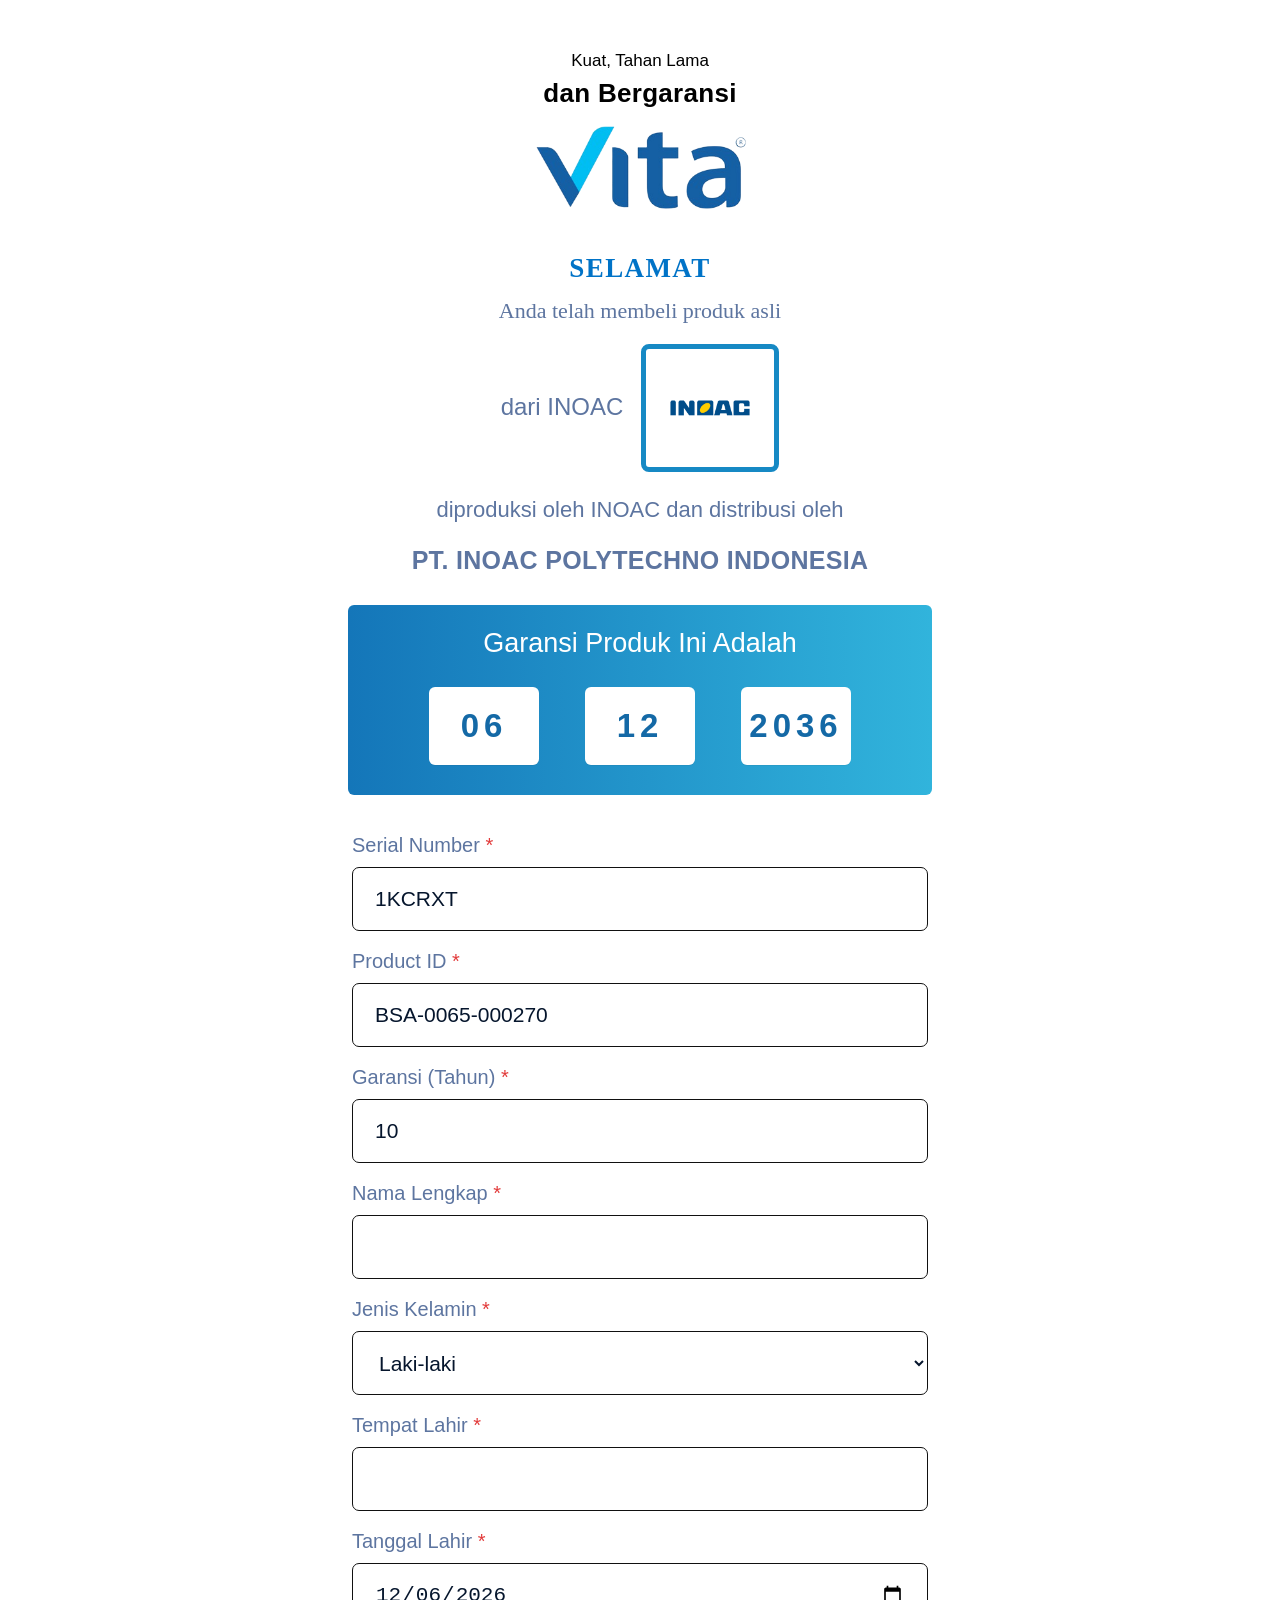
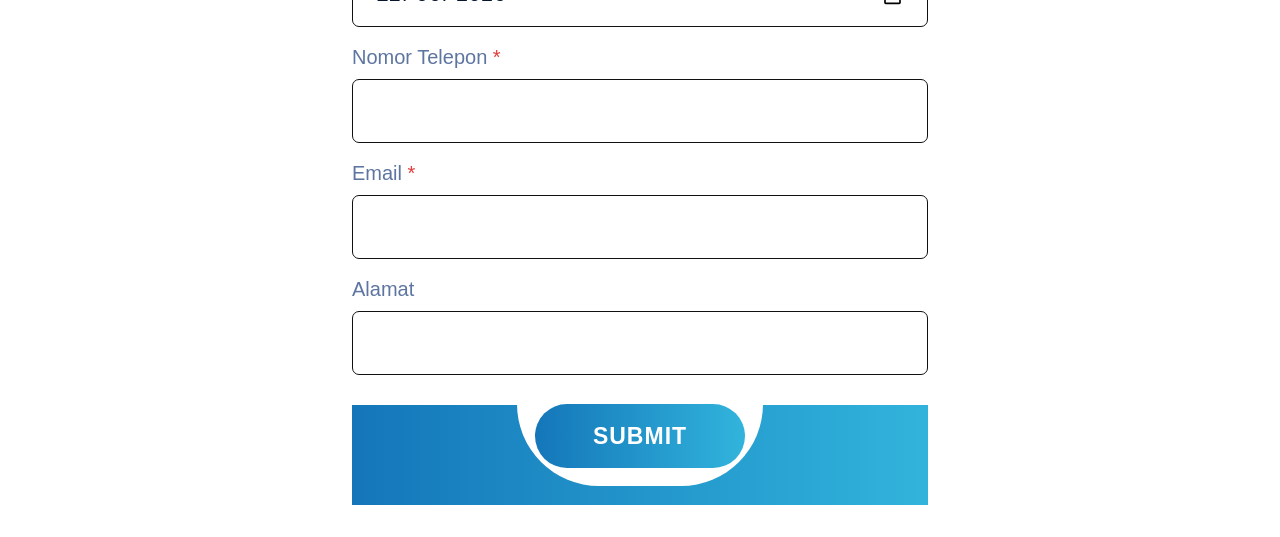
==== index.html @ e7dd398f "Update index.html" ====
<!DOCTYPE html>
<html lang="id">
<head>
  <meta charset="UTF-8" />
  <meta http-equiv="X-UA-Compatible" content="IE=edge" />
  <meta name="viewport" content="width=device-width, initial-scale=1.0" />
  <title>INOAC Warranty</title>
  <link rel="stylesheet" href="Document_files/style.css" />

  <style>
    .custom-modal {
      position: fixed;
      inset: 0;
      background: rgba(15, 23, 42, 0.65);
      display: none;
      align-items: center;
      justify-content: center;
      z-index: 9999;
      padding: 24px;
    }

    .custom-modal.show {
      display: flex;
    }

    .custom-modal-box {
      width: 100%;
      max-width: 420px;
      background: #ffffff;
      border-radius: 24px;
      padding: 32px 26px;
      text-align: center;
      box-shadow: 0 24px 70px rgba(0, 0, 0, 0.25);
      animation: modalPop 0.25s ease;
    }

    .modal-icon {
      width: 72px;
      height: 72px;
      margin: 0 auto 18px;
      border-radius: 50%;
      background: linear-gradient(135deg, #1482c8, #2fc1df);
      color: #ffffff;
      font-size: 42px;
      font-weight: 800;
      display: flex;
      align-items: center;
      justify-content: center;
    }

    .custom-modal-box h2 {
      margin: 0 0 10px;
      font-size: 26px;
      color: #0f172a;
    }

    .custom-modal-box p {
      margin: 0 0 24px;
      font-size: 17px;
      line-height: 1.5;
      color: #5b6f91;
    }

    .custom-modal-box button {
      width: 100%;
      border: none;
      border-radius: 14px;
      padding: 15px 24px;
      background: linear-gradient(135deg, #1482c8, #2fc1df);
      color: #ffffff;
      font-size: 18px;
      font-weight: 800;
      cursor: pointer;
    }



    .submit-wrap.submitted-hidden {
      display: none !important;
    }

    .submitted-note {
      display: none;
      margin: 22px 25px 0;
      padding: 14px 16px;
      border-radius: 12px;
      background: #ecfdf5;
      color: #047857;
      font-size: 15px;
      font-weight: 700;
      text-align: center;
      line-height: 1.5;
    }

    .submitted-note.show {
      display: block;
    }

    @keyframes modalPop {
      from {
        opacity: 0;
        transform: translateY(12px) scale(0.96);
      }

      to {
        opacity: 1;
        transform: translateY(0) scale(1);
      }
    }
  </style>

</head>

<body>
  <div id="page" class="page">
    <section class="hero" id="heroArea">
      <img
        class="ball"
        src="Document_files/group0.svg"
        alt="Warranty Visual"
        onerror="this.style.display='none'; document.getElementById('heroArea').classList.add('no-ball');"
      />

      <img
        class="bed"
        src="Document_files/whats-app-image-2025-02-04-at-14-46-29-5-df-5389-d-10.png"
        alt="Kasur INOAC"
        onerror="this.style.display='none';"
      />

      <div class="hero-text">
        <div class="small">Kuat, Tahan Lama</div>
        <div class="bold">dan Bergaransi</div>
      </div>
    </section>

    <section class="main-card">
      <div id="successIcon" class="success-icon">✓</div>

      <div id="titleText" class="title">SELAMAT</div>

      <div id="subtitleText" class="subtitle">
        Anda telah membeli produk asli
      </div>

      <div class="brand-row">
        <span>dari INOAC</span>
        <span class="inoac-logo-box">
          <img
            src="Document_files/logo-inoac-df.png"
            alt="Logo INOAC"
            onerror="this.style.display='none';"
          />
        </span>
      </div>

      <div class="producer-text">
        diproduksi oleh INOAC dan distribusi oleh
      </div>

      <div class="company-name">
        PT. INOAC POLYTECHNO INDONESIA
      </div>
    </section>

    <section class="warranty-box">
      <div id="warrantyTitle" class="warranty-title">
        Garansi Produk Ini Adalah
      </div>

     <div class="date-row">
  <div id="warrantyDay" class="date-item">--</div>
  <div id="warrantyMonth" class="date-item">--</div>
  <div id="warrantyYear" class="date-item">----</div>
</div>
    </section>

    <form id="warrantyForm" class="form-section" method="POST" action="https://script.google.com/macros/s/AKfycbw9wbv7VjvoWUfInm9fSJfRlb4ZIXg8P9zsWZvclYnJd-byQohnyY9vVVTidY5uaySh/exec" target="hiddenSubmitFrame">
      <input type="hidden" id="serialCode" name="serialCode" value="" />
      <input type="hidden" id="keyRegistrationCode" name="keyRegistrationCode" value="1KPI7L" />
      <input type="hidden" id="registrationCode" name="registrationCode" value="" />
      <input type="hidden" id="productCode" name="productId" value="BSA-0065-000270" />
      <input type="hidden" id="productName" name="productName" value="INOAC D-20 EOQ BLACK" />
      <input type="hidden" id="warrantyDate" name="warrantyDate" value="" />
      <input type="hidden" id="submittedAt" name="submittedAt" value="" />
      <input type="hidden" id="source" name="source" value="github.io" />

      <div class="field">
        <label for="serialNumber">Serial Number <span class="required">*</span></label>
        <input type="text" id="serialNumber" name="serialNumber" value="" readonly />
      </div>

      <div class="field">
        <label>Product ID <span class="required">*</span></label>
        <input type="text" id="productIdDisplay" value="BSA-0065-000270" readonly />
      </div>

      <div class="field">
        <label for="warrantyYears">Garansi (Tahun) <span class="required">*</span></label>
        <input type="text" id="warrantyYears" name="warrantyYears" value="10" readonly />
      </div>

      <div class="field">
        <label for="customerName">Nama Lengkap <span class="required">*</span></label>
        <input type="text" id="customerName" name="fullName" maxlength="50" required />
      </div>

      <div class="field">
        <label for="gender">Jenis Kelamin <span class="required">*</span></label>
        <select id="gender" name="gender" required>
          <option value="Laki-laki" selected>Laki-laki</option>
          <option value="Perempuan">Perempuan</option>
        </select>
      </div>

      <div class="field">
        <label for="placeOfBirth">Tempat Lahir <span class="required">*</span></label>
        <input type="text" id="placeOfBirth" name="birthPlace" maxlength="50" required />
      </div>

      <div class="field">
        <label for="dateOfBirth">Tanggal Lahir <span class="required">*</span></label>
        <input type="date" id="dateOfBirth" name="dateOfBirth" required />
      </div>

      <div class="field">
        <label for="telephone">Nomor Telepon <span class="required">*</span></label>
        <input type="tel" id="telephone" name="phone" maxlength="15" inputmode="numeric" required />
      </div>

      <div class="field">
        <label for="email">Email <span class="required">*</span></label>
        <input type="email" id="email" name="email" maxlength="50" required />
      </div>

      <div class="field">
        <label for="address">Alamat</label>
        <input type="text" id="address" name="address" maxlength="100" />
      </div>

      <div class="submit-wrap">
        <div class="submit-inner">
          <button type="button" id="submitBtn" class="submit">SUBMIT</button>
        </div>
      </div>

      <div id="submittedNote" class="submitted-note">
        Registrasi sudah berhasil.
      </div>

    </form>
  </div>

  <script>
  function showSuccessModal() {
    const modal = document.getElementById("successModal");
    if (modal) {
      modal.classList.add("show");
    }
  }

  function closeSuccessModal() {
    const modal = document.getElementById("successModal");
    if (modal) {
      modal.classList.remove("show");
    }
  }

  (function () {
    const WARRANTY_YEARS = 10;
    const DATABASE_WEB_APP_URL = "https://script.google.com/macros/s/AKfycbw9wbv7VjvoWUfInm9fSJfRlb4ZIXg8P9zsWZvclYnJd-byQohnyY9vVVTidY5uaySh/exec";

    const dateInput = document.getElementById("dateOfBirth");
    const submitBtn = document.getElementById("submitBtn");
    const form = document.getElementById("warrantyForm");

    const SERIAL_CHARS = "123456789ABCDEFGHIJKLMNOPQRSTUVWXYZ";
    const SERIAL_START = "1KCRXT";
    const SERIAL_LAST_USED_KEY = "inoacWarrantyLastSerial";
    const SERIAL_DRAFT_KEY = "inoacWarrantyDraftSerial";
    const SERIAL_SUBMITTED_KEY = "inoacWarrantySubmittedSerial";
    const WARRANTY_SUBMITTED_DATE_KEY = "inoacWarrantySubmittedWarrantyDate";

    function pad2(value) {
      return String(value).padStart(2, "0");
    }

    function normalizeSerial(serial) {
      return String(serial || "")
        .toUpperCase()
        .replace(/[^1-9A-Z]/g, "")
        .slice(0, 6);
    }

    function isValidSerial(serial) {
      return /^[1-9A-Z]{6}$/.test(normalizeSerial(serial));
    }

    function incrementSerial(serial) {
      const current = normalizeSerial(serial);

      if (!isValidSerial(current)) {
        return SERIAL_START;
      }

      const chars = current.split("");

      for (let i = chars.length - 1; i >= 0; i--) {
        const currentIndex = SERIAL_CHARS.indexOf(chars[i]);

        if (currentIndex === -1) {
          chars[i] = SERIAL_CHARS[0];
          return chars.join("");
        }

        if (currentIndex < SERIAL_CHARS.length - 1) {
          chars[i] = SERIAL_CHARS[currentIndex + 1];
          return chars.join("");
        }

        chars[i] = SERIAL_CHARS[0];
      }

      return SERIAL_START;
    }

    function storageGet(key) {
      try {
        return localStorage.getItem(key) || "";
      } catch (error) {
        return "";
      }
    }

    function storageSet(key, value) {
      try {
        localStorage.setItem(key, value);
      } catch (error) {
        // Jika browser menolak localStorage, form tetap berjalan.
      }
    }

    function storageRemove(key) {
      try {
        localStorage.removeItem(key);
      } catch (error) {
        // Abaikan.
      }
    }

    function getSubmittedSerial() {
      const submitted = normalizeSerial(storageGet(SERIAL_SUBMITTED_KEY));
      return isValidSerial(submitted) ? submitted : "";
    }

    function getLastUsedSerial() {
      const lastUsed = normalizeSerial(storageGet(SERIAL_LAST_USED_KEY));
      return isValidSerial(lastUsed) ? lastUsed : "";
    }

    function createOrGetDraftSerial() {
      const submittedSerial = getSubmittedSerial();
      if (submittedSerial) {
        return submittedSerial;
      }

      const draftSerial = normalizeSerial(storageGet(SERIAL_DRAFT_KEY));
      if (isValidSerial(draftSerial)) {
        return draftSerial;
      }

      const lastUsedSerial = getLastUsedSerial();
      const nextSerial = lastUsedSerial ? incrementSerial(lastUsedSerial) : SERIAL_START;
      storageSet(SERIAL_DRAFT_KEY, nextSerial);
      return nextSerial;
    }

    function setSerialValue(serial) {
      const cleanSerial = normalizeSerial(serial);
      const serialHidden = document.getElementById("serialCode");
      const serialDisplay = document.getElementById("serialNumber");

      if (serialHidden) {
        serialHidden.value = cleanSerial;
      }

      if (serialDisplay) {
        serialDisplay.value = cleanSerial;
      }

      const registrationInput = document.getElementById("registrationCode");
      if (registrationInput) {
        registrationInput.value = cleanSerial;
      }
    }

    function addYears(date, years) {
      const result = new Date(date);
      result.setFullYear(result.getFullYear() + years);
      return result;
    }

    function formatDateForInput(date) {
      return (
        date.getFullYear() +
        "-" +
        pad2(date.getMonth() + 1) +
        "-" +
        pad2(date.getDate())
      );
    }

    function parseInputDate(value) {
      if (!value) return null;
      const parts = String(value).split("-");
      if (parts.length !== 3) return null;

      const year = Number(parts[0]);
      const month = Number(parts[1]) - 1;
      const day = Number(parts[2]);
      const date = new Date(year, month, day);

      return isNaN(date.getTime()) ? null : date;
    }

    function setWarrantyDisplay(date) {
      document.getElementById("warrantyDay").innerText = pad2(date.getDate());
      document.getElementById("warrantyMonth").innerText = pad2(date.getMonth() + 1);
      document.getElementById("warrantyYear").innerText = date.getFullYear();

      const warrantyDateInput = document.getElementById("warrantyDate");
      if (warrantyDateInput) {
        warrantyDateInput.value = formatDateForInput(date);
      }

      const warrantyYearsInput = document.getElementById("warrantyYears");
      if (warrantyYearsInput) {
        warrantyYearsInput.value = WARRANTY_YEARS;
      }
    }

    function setSuccessHeader() {
      document.getElementById("successIcon").style.display = "block";
      document.getElementById("titleText").innerText = "SELAMAT";
      document.getElementById("subtitleText").innerHTML =
        '<strong style="font-size:24px;color:#000;">Anda Berhasil Registrasi</strong>';
      document.getElementById("warrantyTitle").innerText =
        "Masa Berlaku Garansi Produk";
    }

    function hideSubmitButton() {
      if (submitBtn) {
        submitBtn.disabled = true;
        submitBtn.textContent = "SUDAH TERDAFTAR";
      }

      const submitWrap = submitBtn ? submitBtn.closest(".submit-wrap") : null;
      if (submitWrap) {
        submitWrap.classList.add("submitted-hidden");
      }

      const note = document.getElementById("submittedNote");
      if (note) {
        note.classList.add("show");
      }
    }

    function lockFormInputs() {
      if (!form) return;

      const elements = form.querySelectorAll("input, select, textarea");
      elements.forEach(function (element) {
        if (element.id === "serialNumber" || element.type === "hidden") return;
        element.disabled = true;
      });
    }

    function lockSubmittedState() {
      setSuccessHeader();
      hideSubmitButton();
      lockFormInputs();
    }

    function refreshWarrantyPreview() {
      const savedWarrantyDate = parseInputDate(storageGet(WARRANTY_SUBMITTED_DATE_KEY));

      if (getSubmittedSerial() && savedWarrantyDate) {
        setWarrantyDisplay(savedWarrantyDate);
        return;
      }

      const today = new Date();
      const warrantyEndDate = addYears(today, WARRANTY_YEARS);
      setWarrantyDisplay(warrantyEndDate);
    }

    function submitToDatabase() {
      if (!form) return;

      const submittedAtInput = document.getElementById("submittedAt");
      if (submittedAtInput) {
        submittedAtInput.value = new Date().toISOString();
      }

      form.action = DATABASE_WEB_APP_URL;
      form.method = "POST";
      form.target = "hiddenSubmitFrame";
      form.submit();
    }

    function initializePage() {
      if (dateInput) {
        const today = new Date();
        const formattedToday = formatDateForInput(today);
        dateInput.value = formattedToday;
        dateInput.max = formattedToday;
      }

      const serial = createOrGetDraftSerial();
      setSerialValue(serial);
      refreshWarrantyPreview();

      if (getSubmittedSerial()) {
        lockSubmittedState();
      }
    }

    initializePage();

    submitBtn.addEventListener("click", function () {
      if (getSubmittedSerial()) {
        lockSubmittedState();
        showSuccessModal();
        return;
      }

      if (!form.checkValidity()) {
        form.reportValidity();
        return;
      }

      const finalSerial = createOrGetDraftSerial();
      setSerialValue(finalSerial);
      storageSet(SERIAL_LAST_USED_KEY, finalSerial);
      storageSet(SERIAL_SUBMITTED_KEY, finalSerial);
      storageRemove(SERIAL_DRAFT_KEY);

      const submitDate = new Date();
      const warrantyEndDate = addYears(submitDate, WARRANTY_YEARS);
      const formattedWarrantyDate = formatDateForInput(warrantyEndDate);
      storageSet(WARRANTY_SUBMITTED_DATE_KEY, formattedWarrantyDate);
      setWarrantyDisplay(warrantyEndDate);

      submitToDatabase();

      lockSubmittedState();

      window.scrollTo({
        top: 0,
        behavior: "smooth"
      });

      showSuccessModal();
    });
  })();
</script>

<iframe
  name="hiddenSubmitFrame"
  id="hiddenSubmitFrame"
  style="display:none;"
></iframe>

<div id="successModal" class="custom-modal">
  <div class="custom-modal-box">
    <div class="modal-icon">✓</div>
    <h2>Registrasi Berhasil</h2>
    <p>Selamat, data garansi produk Anda berhasil dikirim ke database.</p>
    <button type="button" onclick="closeSuccessModal()">Oke</button>
  </div>
</div>
</body>
</html>
---- Document_files/style.css ----
/* ============================= */
/* INOAC WARRANTY PAGE - CLEAN CSS */
/* ============================= */

* {
  box-sizing: border-box;
  margin: 0;
  padding: 0;
}

html,
body {
  width: 100%;
  min-height: 100%;
  background: #ffffff;
  font-family: Arial, Helvetica, sans-serif;
  color: #1f2f46;
  overflow-x: hidden;
}

body {
  display: flex;
  justify-content: center;
}

.page {
  width: 640px;
  max-width: 100%;
  min-height: 100vh;
  background: #ffffff;
  overflow: hidden;
  position: relative;
  padding-bottom: 32px;
}

/* ============================= */
/* HERO AREA */
/* ============================= */

.hero {
  position: relative;
  height: 245px;
  background: #ffffff;
  overflow: hidden;
}

.hero .ball {
  position: absolute;
  width: 170px;
  max-width: 34%;
  left: 34px;
  top: 56px;
  z-index: 2;
  display: block;
}

.hero .bed {
  position: absolute;
  width: 270px;
  max-width: 52%;
  right: 46px;
  top: 96px;
  z-index: 2;
  display: block;
}

.hero-text {
  position: absolute;
  right: 76px;
  top: 50px;
  text-align: center;
  z-index: 3;
  color: #000000;
  line-height: 1.25;
}

.hero-text .small {
  font-size: 17px;
  font-weight: 500;
  margin-bottom: 6px;
}

.hero-text .bold {
  font-size: 26px;
  font-weight: 800;
  letter-spacing: 0.3px;
}

/* Jika gambar kiri tidak terbaca, logo dan teks otomatis tetap rapi */
.hero.no-ball .bed {
  left: 50%;
  right: auto;
  transform: translateX(-50%);
  top: 96px;
  max-width: 56%;
}

.hero.no-ball .hero-text {
  left: 50%;
  right: auto;
  transform: translateX(-50%);
  width: 100%;
}

/* ============================= */
/* MAIN CONTENT */
/* ============================= */

.main-card {
  text-align: center;
  padding: 0 34px;
  margin-top: 8px;
}

.success-icon {
  display: none;
  width: 66px;
  height: 66px;
  margin: 0 auto 18px;
  border-radius: 16px;
  background: #36c66b;
  color: #ffffff;
  font-size: 42px;
  line-height: 66px;
  font-weight: 800;
  box-shadow: 0 8px 0 rgba(255, 198, 70, 0.35);
}

.title {
  font-family: Georgia, "Times New Roman", serif;
  font-size: 27px;
  color: #0073c7;
  font-weight: 800;
  letter-spacing: 1.4px;
  margin-bottom: 12px;
}

.subtitle {
  font-family: Georgia, "Times New Roman", serif;
  color: #5d75a0;
  font-size: 22px;
  line-height: 1.35;
  margin-bottom: 18px;
}

.brand-row {
  display: flex;
  align-items: center;
  justify-content: center;
  gap: 18px;
  color: #5d75a0;
  font-size: 24px;
  line-height: 1.2;
  margin-bottom: 22px;
}

.inoac-logo-box {
  border: 5px solid #1689c4;
  border-radius: 8px;
  padding: 15px 20px;
  display: inline-flex;
  align-items: center;
  justify-content: center;
  background: #ffffff;
}

.inoac-logo-box img {
  width: 88px;
  display: block;
}

.producer-text {
  color: #5d75a0;
  font-size: 22px;
  line-height: 1.45;
  margin-bottom: 18px;
}

.company-name {
  color: #5d75a0;
  font-size: 25px;
  font-weight: 800;
  line-height: 1.35;
  letter-spacing: 0.3px;
  margin-bottom: 28px;
}

/* ============================= */
/* WARRANTY BOX */
/* ============================= */

.warranty-box {
  background: linear-gradient(90deg, #1476b9, #31b4dc);
  color: #ffffff;
  border-radius: 6px;
  padding: 22px 22px 30px;
  margin: 0 28px 38px;
  text-align: center;
}

.warranty-title {
  font-size: 27px;
  line-height: 1.25;
  margin-bottom: 26px;
  font-weight: 500;
}

.date-row {
  display: flex;
  justify-content: center;
  align-items: center;
  gap: 46px;
}

.date-item {
  background: #ffffff;
  color: #1469a6;
  min-width: 110px;
  height: 78px;
  border-radius: 6px;
  display: flex;
  align-items: center;
  justify-content: center;
  font-size: 33px;
  font-weight: 800;
  letter-spacing: 5px;
  box-shadow: 0 1px 0 rgba(0, 0, 0, 0.05);
}

/* ============================= */
/* FORM AREA */
/* ============================= */

.form-section {
  padding: 0 32px;
}

.field {
  margin-bottom: 18px;
}

.field label {
  display: block;
  color: #5d75a0;
  font-size: 20px;
  line-height: 1.2;
  margin-bottom: 10px;
}

.required {
  color: #e23b3b;
}

.field input,
.field select {
  width: 100%;
  height: 64px;
  border: 1.4px solid #111111;
  border-radius: 7px;
  padding: 0 22px;
  font-size: 21px;
  background: #ffffff;
  color: #06162d;
  outline: none;
}

.field input:focus,
.field select:focus {
  border-color: #1689c4;
  box-shadow: 0 0 0 3px rgba(22, 137, 196, 0.12);
}

.field input[disabled] {
  border: none;
  background: #eeeeee;
  color: #06162d;
  opacity: 1;
}

.field select {
  appearance: auto;
  cursor: pointer;
}

/* Hilangkan spinner input number di browser tertentu */
input[type="number"]::-webkit-inner-spin-button,
input[type="number"]::-webkit-outer-spin-button {
  -webkit-appearance: none;
  margin: 0;
}

/* ============================= */
/* SUBMIT BUTTON */
/* ============================= */

.submit-wrap {
  margin-top: 30px;
  background: linear-gradient(90deg, #1476b9, #31b4dc);
  height: 100px;
  display: flex;
  justify-content: center;
  align-items: flex-start;
}

.submit-inner {
  background: #ffffff;
  border-radius: 0 0 999px 999px;
  padding: 0 18px 18px;
  transform: translateY(-1px);
}

.submit {
  width: 210px;
  height: 64px;
  border-radius: 999px;
  background: linear-gradient(90deg, #1476b9, #31b4dc);
  color: #ffffff;
  font-size: 23px;
  font-weight: 800;
  letter-spacing: 1px;
  cursor: pointer;
  border: none;
}

.submit:hover {
  opacity: 0.92;
}

.submit:active {
  transform: scale(0.98);
}

/* ============================= */
/* SUCCESS STATE */
/* ============================= */

.page.is-success .hero {
  height: 225px;
}

.page.is-success .success-icon {
  display: block;
}

.page.is-success .title {
  margin-top: 0;
}

/* ============================= */
/* RESPONSIVE MOBILE */
/* ============================= */

@media (max-width: 520px) {
  .page {
    width: 100%;
  }

  .hero {
    height: 215px;
  }

  .hero .ball {
    width: 118px;
    left: 18px;
    top: 64px;
  }

  .hero .bed {
    width: 230px;
    right: 20px;
    top: 92px;
  }

  .hero-text {
    right: 36px;
    top: 42px;
  }

  .hero-text .small {
    font-size: 14px;
  }

  .hero-text .bold {
    font-size: 22px;
  }

  .hero.no-ball .bed {
    width: 260px;
    max-width: 72%;
    top: 92px;
  }

  .main-card {
    padding: 0 22px;
    margin-top: 4px;
  }

  .title {
    font-size: 24px;
  }

  .subtitle {
    font-size: 20px;
  }

  .brand-row {
    flex-direction: column;
    gap: 12px;
    font-size: 22px;
  }

  .producer-text {
    font-size: 20px;
  }

  .company-name {
    font-size: 21px;
  }

  .warranty-box {
    margin: 0 11px 36px;
    padding: 24px 14px 30px;
  }

  .warranty-title {
    font-size: 27px;
  }

  .date-row {
    gap: 28px;
  }

  .date-item {
    min-width: 110px;
    width: 31%;
    height: 77px;
    font-size: 31px;
    letter-spacing: 4px;
  }

  .form-section {
    padding: 0 11px;
  }

  .field {
    margin-bottom: 18px;
  }

  .field label {
    font-size: 20px;
  }

  .field input,
  .field select {
    height: 63px;
    font-size: 21px;
    padding: 0 20px;
  }
}

@media (max-width: 390px) {
  .hero .ball {
    display: none;
  }

  .hero .bed {
    left: 50%;
    right: auto;
    transform: translateX(-50%);
    max-width: 72%;
  }

  .hero-text {
    left: 50%;
    right: auto;
    transform: translateX(-50%);
    width: 100%;
  }

  .date-row {
    gap: 14px;
  }

  .date-item {
    min-width: 86px;
    font-size: 27px;
  }
}
.custom-modal {
  position: fixed;
  inset: 0;
  background: rgba(15, 23, 42, 0.65);
  display: none;
  align-items: center;
  justify-content: center;
  z-index: 9999;
  padding: 24px;
}

.custom-modal.show {
  display: flex;
}

.custom-modal-box {
  width: 100%;
  max-width: 420px;
  background: #ffffff;
  border-radius: 24px;
  padding: 32px 26px;
  text-align: center;
  box-shadow: 0 24px 70px rgba(0, 0, 0, 0.25);
  animation: modalPop 0.25s ease;
}

.modal-icon {
  width: 72px;
  height: 72px;
  margin: 0 auto 18px;
  border-radius: 50%;
  background: linear-gradient(135deg, #1482c8, #2fc1df);
  color: #ffffff;
  font-size: 42px;
  font-weight: 800;
  display: flex;
  align-items: center;
  justify-content: center;
}

.custom-modal-box h2 {
  margin: 0 0 10px;
  font-size: 26px;
  color: #0f172a;
}

.custom-modal-box p {
  margin: 0 0 24px;
  font-size: 17px;
  line-height: 1.5;
  color: #5b6f91;
}

.custom-modal-box button {
  width: 100%;
  border: none;
  border-radius: 14px;
  padding: 15px 24px;
  background: linear-gradient(135deg, #1482c8, #2fc1df);
  color: #ffffff;
  font-size: 18px;
  font-weight: 800;
  cursor: pointer;
}

@keyframes modalPop {
  from {
    opacity: 0;
    transform: translateY(12px) scale(0.96);
  }

  to {
    opacity: 1;
    transform: translateY(0) scale(1);
  }
}
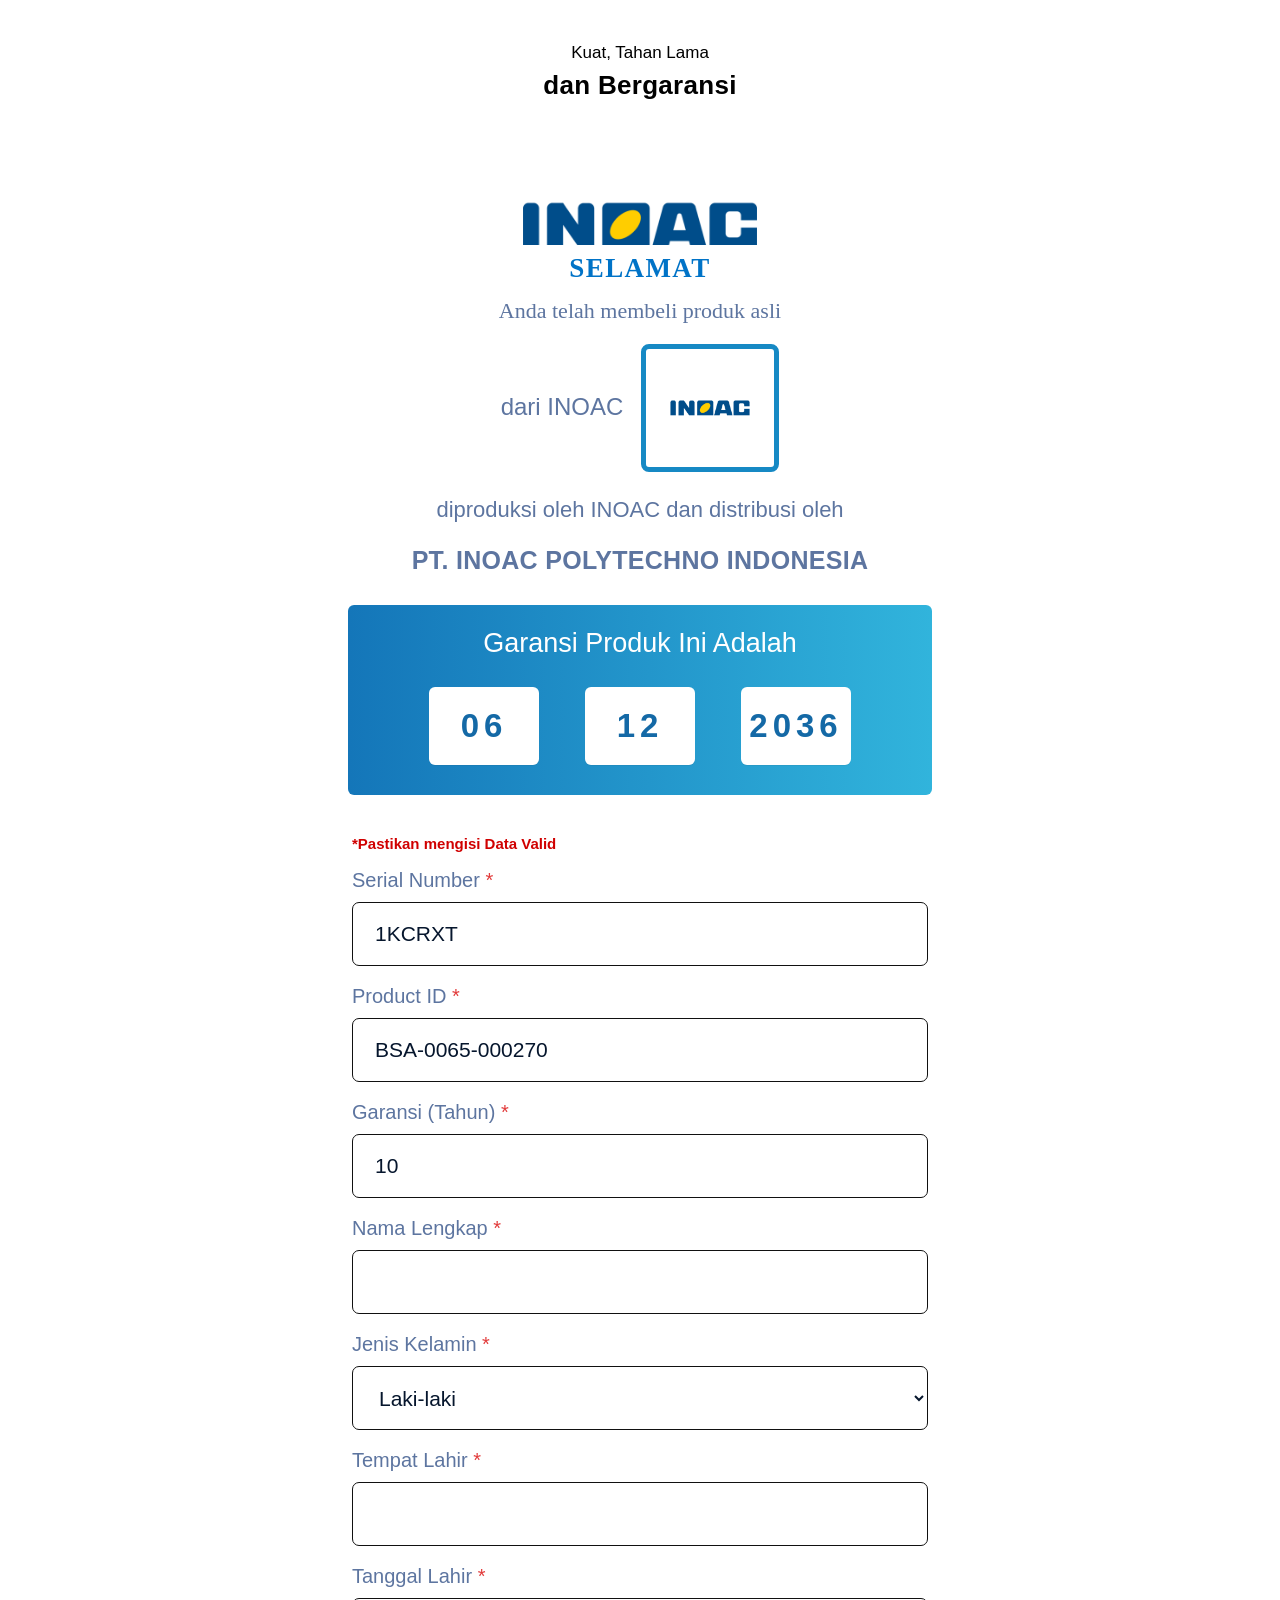
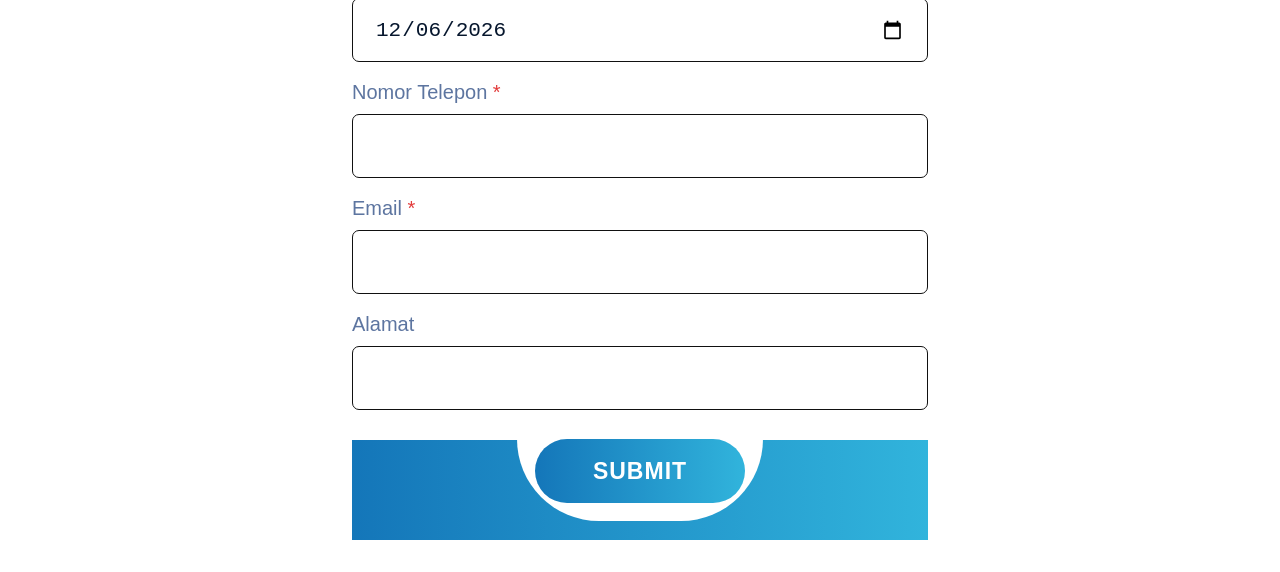
==== commit 155ba0d0: "Update index.html" ====
--- a/index.html
+++ b/index.html
@@ -107,6 +107,52 @@
         transform: translateY(0) scale(1);
       }
     }
+
+
+    /* Update request: logo utama INOAC + pesan validasi data */
+    .hero .ball {
+      display: none !important;
+    }
+
+    .hero .bed {
+      width: 260px !important;
+      height: auto !important;
+      left: 50% !important;
+      right: auto !important;
+      top: 95px !important;
+      transform: translateX(-50%);
+      object-fit: contain;
+      z-index: 3;
+    }
+
+    .hero-text {
+      left: 50% !important;
+      right: auto !important;
+      top: 42px !important;
+      transform: translateX(-50%);
+      width: 100%;
+      text-align: center;
+    }
+
+    .valid-data-warning {
+      margin: 0 0 14px;
+      color: #d00000;
+      font-size: 15px;
+      font-weight: 800;
+      line-height: 1.4;
+    }
+
+    @media (max-width: 420px) {
+      .hero .bed {
+        width: 230px !important;
+        top: 92px !important;
+      }
+
+      .hero-text {
+        top: 44px !important;
+      }
+    }
+
   </style>
 
 </head>
@@ -123,8 +169,8 @@
 
       <img
         class="bed"
-        src="Document_files/whats-app-image-2025-02-04-at-14-46-29-5-df-5389-d-10.png"
-        alt="Kasur INOAC"
+        src="Document_files/logo-inoac-df.png"
+        alt="Logo INOAC"
         onerror="this.style.display='none';"
       />
 
@@ -184,6 +230,10 @@
       <input type="hidden" id="warrantyDate" name="warrantyDate" value="" />
       <input type="hidden" id="submittedAt" name="submittedAt" value="" />
       <input type="hidden" id="source" name="source" value="github.io" />
+
+      <div class="valid-data-warning">
+        *Pastikan mengisi Data Valid
+      </div>
 
       <div class="field">
         <label for="serialNumber">Serial Number <span class="required">*</span></label>
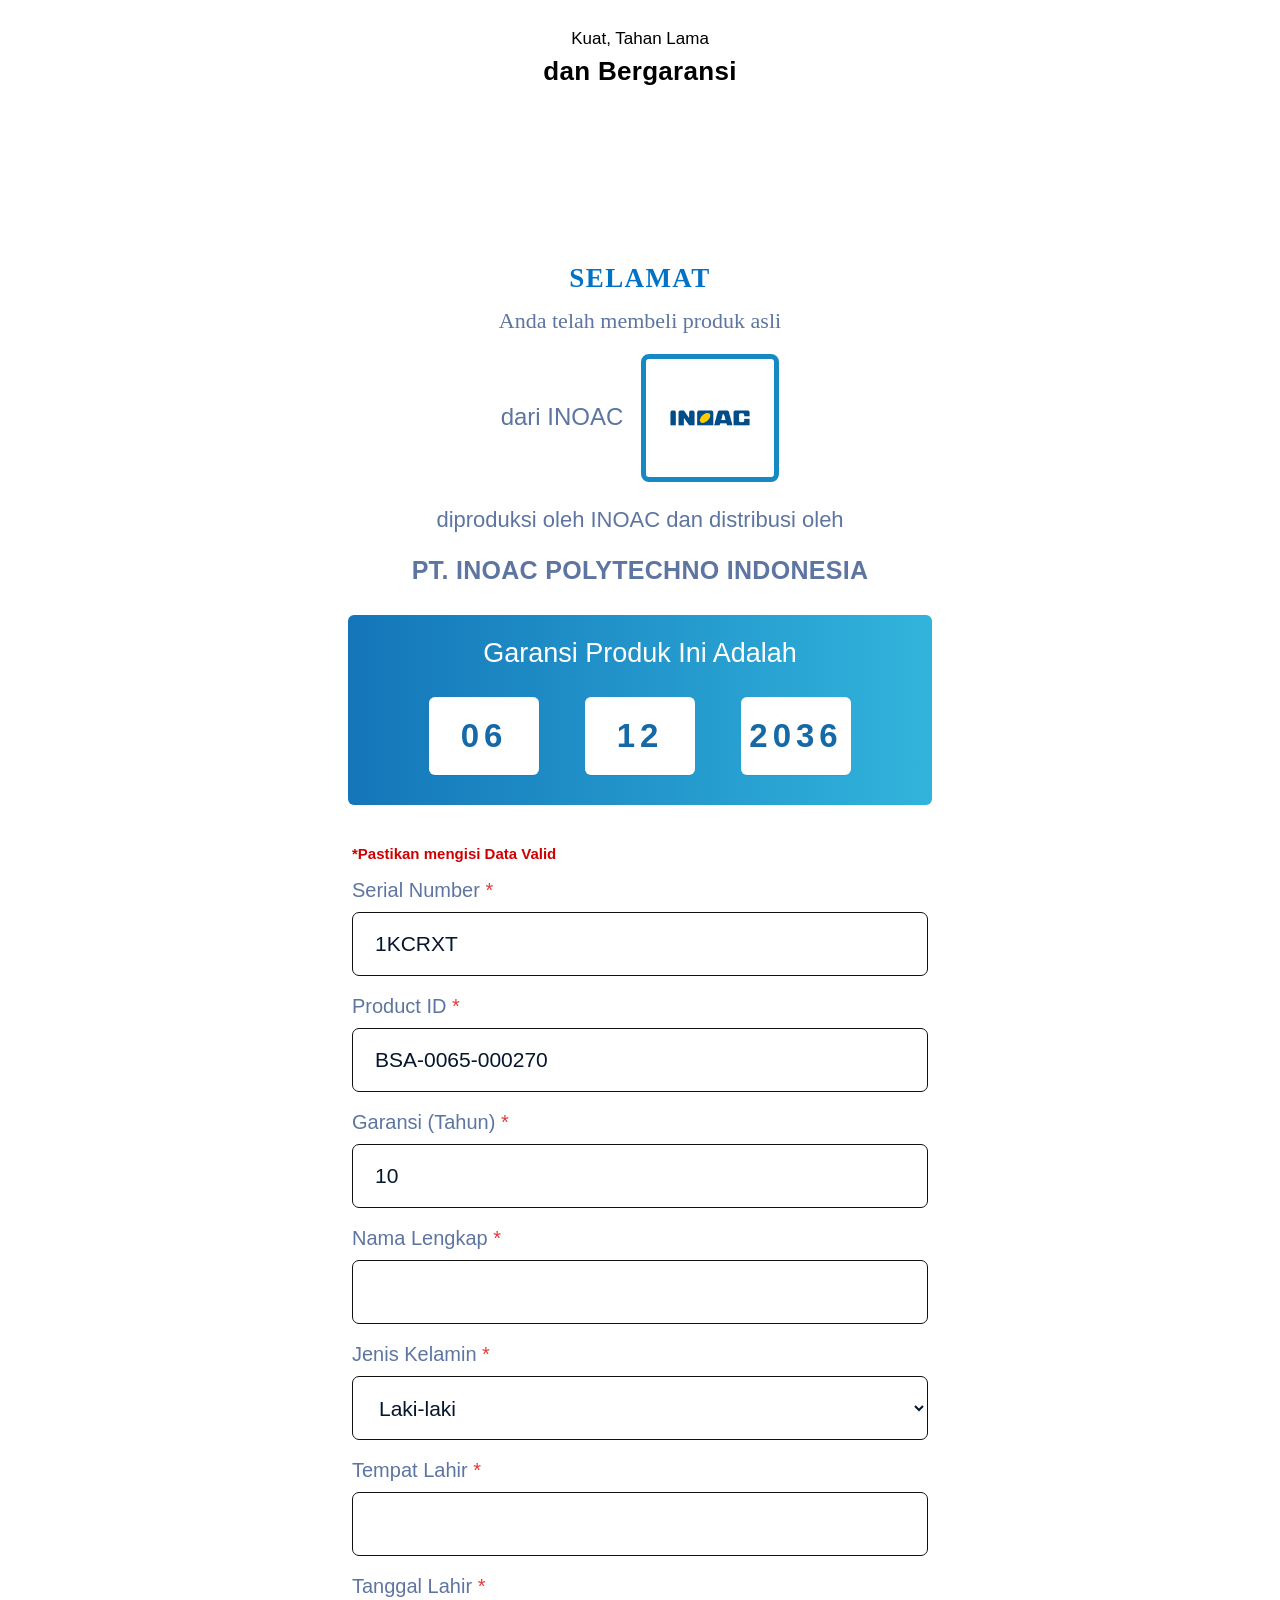
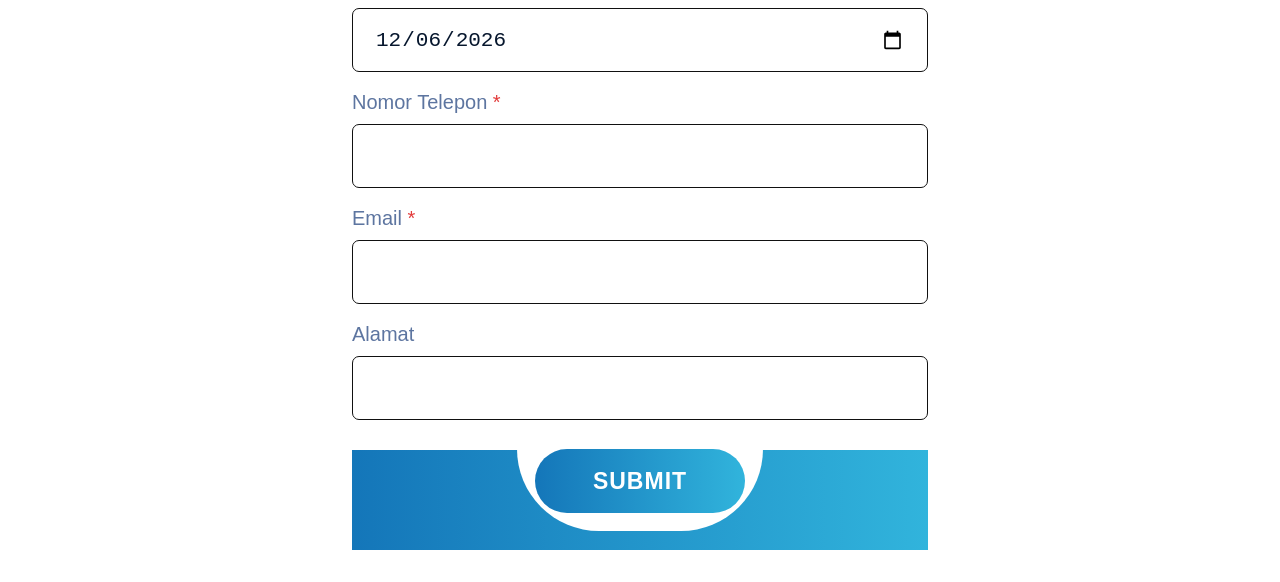
==== commit 788702b5: "Update index.html" ====
--- a/index.html
+++ b/index.html
@@ -114,23 +114,40 @@
       display: none !important;
     }
 
+    .hero {
+      height: 255px !important;
+      display: flex !important;
+      flex-direction: column !important;
+      align-items: center !important;
+      justify-content: flex-start !important;
+      text-align: center !important;
+    }
+
     .hero .bed {
-      width: 260px !important;
+      position: relative !important;
+      order: 2;
+      width: 330px !important;
+      max-width: 78% !important;
       height: auto !important;
-      left: 50% !important;
+      left: auto !important;
       right: auto !important;
-      top: 95px !important;
-      transform: translateX(-50%);
+      top: auto !important;
+      transform: none !important;
+      margin: 48px auto 0 !important;
       object-fit: contain;
+      display: block;
       z-index: 3;
     }
 
     .hero-text {
-      left: 50% !important;
+      position: relative !important;
+      order: 1;
+      left: auto !important;
       right: auto !important;
-      top: 42px !important;
-      transform: translateX(-50%);
+      top: auto !important;
+      transform: none !important;
       width: 100%;
+      margin: 28px auto 0 !important;
       text-align: center;
     }
 
@@ -143,13 +160,18 @@
     }
 
     @media (max-width: 420px) {
+      .hero {
+        height: 238px !important;
+      }
+
       .hero .bed {
-        width: 230px !important;
-        top: 92px !important;
+        width: 300px !important;
+        max-width: 82% !important;
+        margin-top: 42px !important;
       }
 
       .hero-text {
-        top: 44px !important;
+        margin-top: 26px !important;
       }
     }
 
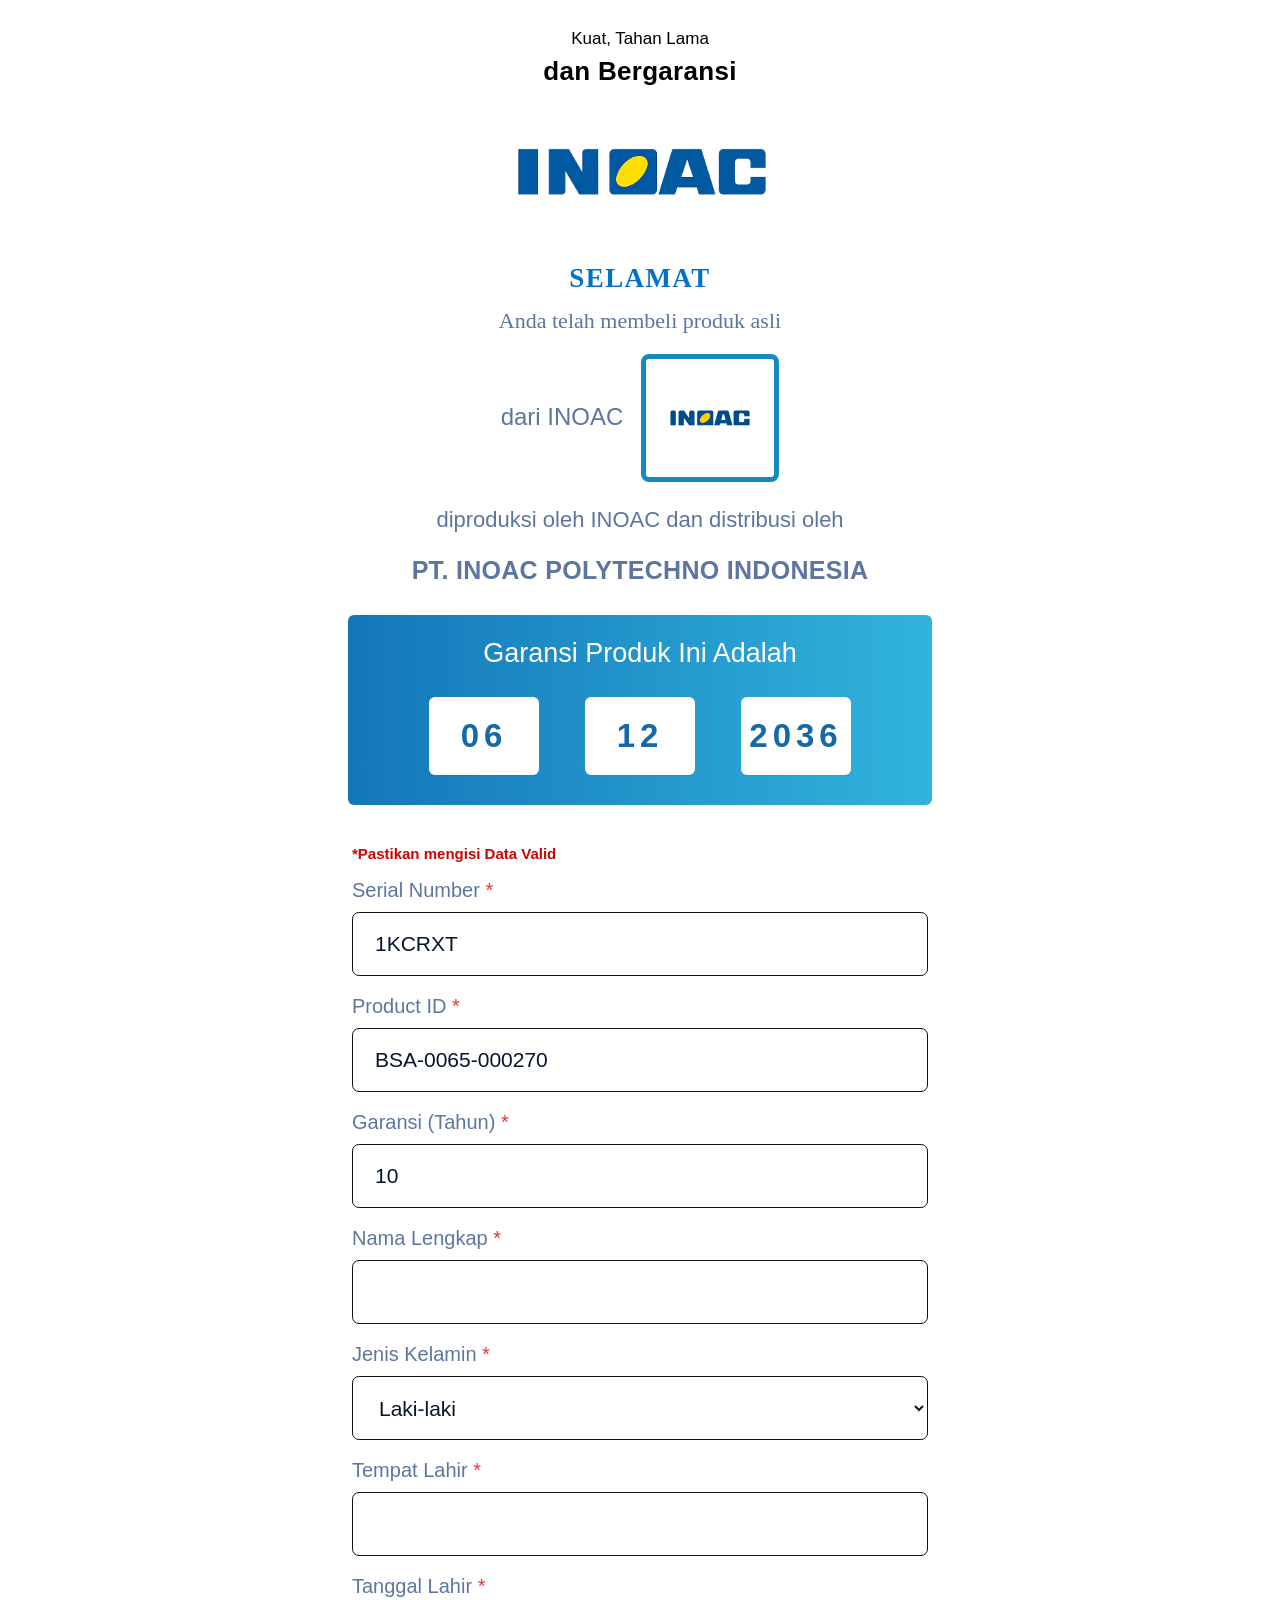
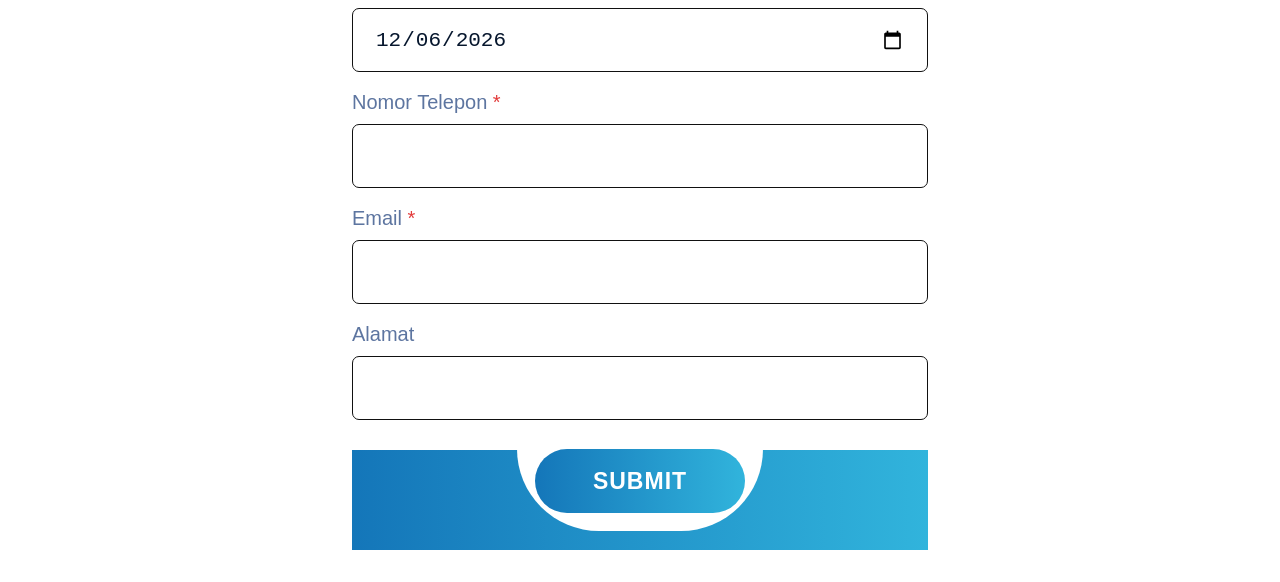
==== commit a4ecc000: "Update index.html" ====
--- a/index.html
+++ b/index.html
@@ -123,21 +123,22 @@
       text-align: center !important;
     }
 
-    .hero .bed {
-      position: relative !important;
-      order: 2;
-      width: 330px !important;
-      max-width: 78% !important;
-      height: auto !important;
-      left: auto !important;
-      right: auto !important;
-      top: auto !important;
-      transform: none !important;
-      margin: 48px auto 0 !important;
-      object-fit: contain;
-      display: block;
-      z-index: 3;
-    }
+.hero .bed {
+  position: relative !important;
+  order: 2;
+  width: 360px !important;
+  max-width: 78% !important;
+  height: 95px !important;
+  left: auto !important;
+  right: auto !important;
+  top: auto !important;
+  transform: none !important;
+  margin: 42px auto 0 !important;
+  object-fit: cover !important;
+  object-position: center center !important;
+  display: block !important;
+  z-index: 3;
+}
 
     .hero-text {
       position: relative !important;
@@ -163,12 +164,14 @@
       .hero {
         height: 238px !important;
       }
-
-      .hero .bed {
-        width: 300px !important;
-        max-width: 82% !important;
-        margin-top: 42px !important;
-      }
+.hero .bed {
+  width: 330px !important;
+  max-width: 82% !important;
+  height: 88px !important;
+  margin-top: 38px !important;
+  object-fit: cover !important;
+  object-position: center center !important;
+}
 
       .hero-text {
         margin-top: 26px !important;
@@ -191,7 +194,7 @@
 
       <img
         class="bed"
-        src="Document_files/logo-inoac-df.png"
+        src="Document_files/logo-inoac-main.png"
         alt="Logo INOAC"
         onerror="this.style.display='none';"
       />
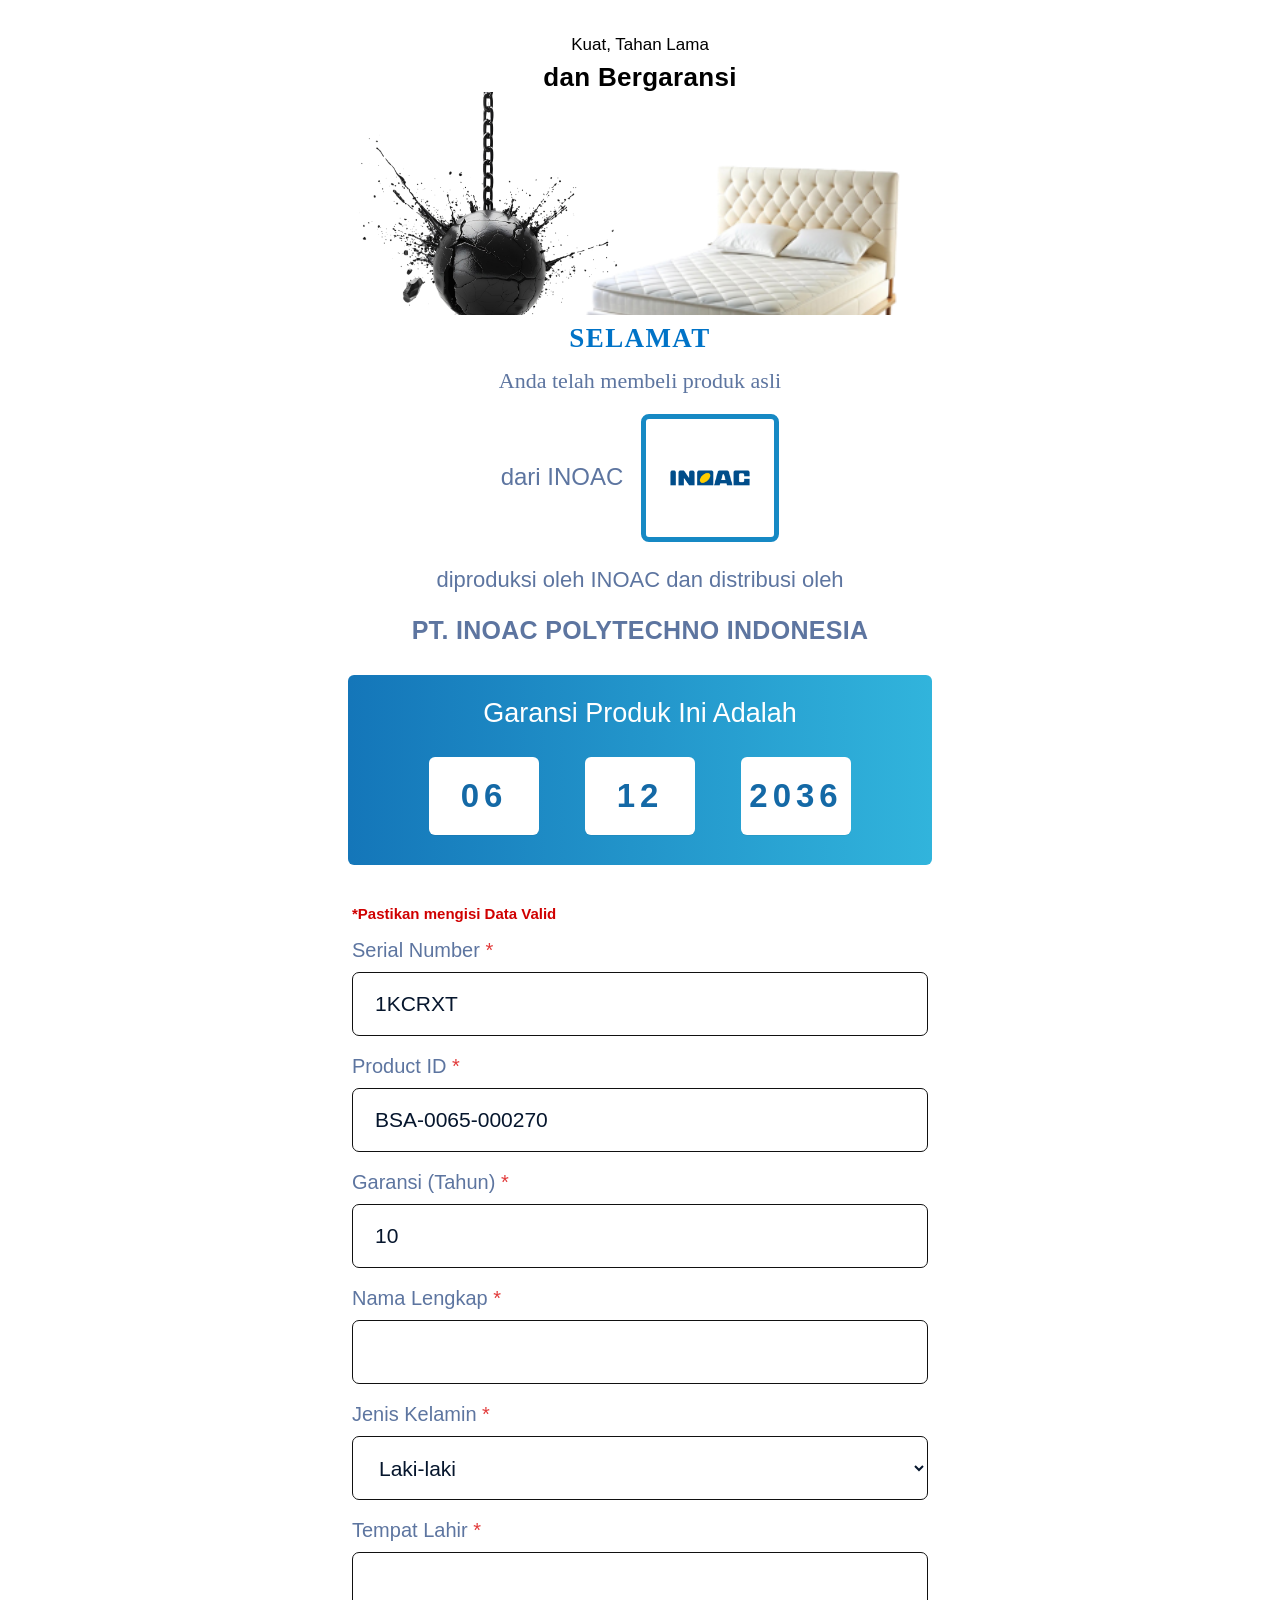
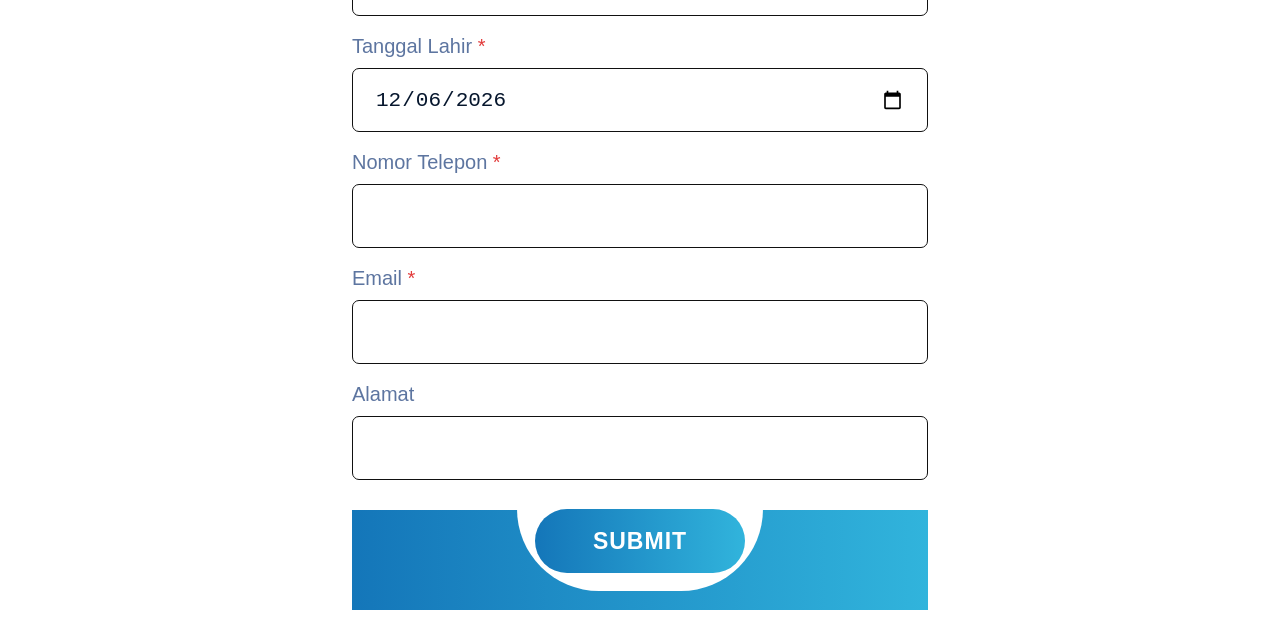
==== commit 2a374242: "Update index.html" ====
--- a/index.html
+++ b/index.html
@@ -109,47 +109,54 @@
     }
 
 
-    /* Update request: logo utama INOAC + pesan validasi data */
+    /* HERO: pertahankan visual original bola hitam + kasur */
+    .hero {
+      position: relative !important;
+      height: 315px !important;
+      background: #ffffff !important;
+      overflow: hidden !important;
+      display: block !important;
+      text-align: center !important;
+    }
+
     .hero .ball {
-      display: none !important;
-    }
-
-    .hero {
-      height: 255px !important;
-      display: flex !important;
-      flex-direction: column !important;
-      align-items: center !important;
-      justify-content: flex-start !important;
+      display: block !important;
+      position: absolute !important;
+      width: 300px !important;
+      max-width: none !important;
+      height: auto !important;
+      left: 18px !important;
+      top: 92px !important;
+      z-index: 3 !important;
+      object-fit: contain !important;
+    }
+
+    .hero .bed {
+      display: block !important;
+      position: absolute !important;
+      width: 340px !important;
+      max-width: none !important;
+      height: auto !important;
+      left: auto !important;
+      right: 50px !important;
+      top: 118px !important;
+      transform: none !important;
+      margin: 0 !important;
+      z-index: 2 !important;
+      object-fit: contain !important;
+    }
+
+    .hero-text {
+      position: absolute !important;
+      left: 0 !important;
+      right: 0 !important;
+      top: 34px !important;
+      transform: none !important;
+      width: 100% !important;
+      margin: 0 auto !important;
       text-align: center !important;
-    }
-
-.hero .bed {
-  position: relative !important;
-  order: 2;
-  width: 360px !important;
-  max-width: 78% !important;
-  height: 95px !important;
-  left: auto !important;
-  right: auto !important;
-  top: auto !important;
-  transform: none !important;
-  margin: 42px auto 0 !important;
-  object-fit: cover !important;
-  object-position: center center !important;
-  display: block !important;
-  z-index: 3;
-}
-
-    .hero-text {
-      position: relative !important;
-      order: 1;
-      left: auto !important;
-      right: auto !important;
-      top: auto !important;
-      transform: none !important;
-      width: 100%;
-      margin: 28px auto 0 !important;
-      text-align: center;
+      z-index: 4 !important;
+      color: #000000 !important;
     }
 
     .valid-data-warning {
@@ -160,21 +167,43 @@
       line-height: 1.4;
     }
 
-    @media (max-width: 420px) {
+    @media (max-width: 520px) {
       .hero {
-        height: 238px !important;
-      }
-.hero .bed {
-  width: 330px !important;
-  max-width: 82% !important;
-  height: 88px !important;
-  margin-top: 38px !important;
-  object-fit: cover !important;
-  object-position: center center !important;
-}
+        height: 270px !important;
+      }
+
+      .hero .ball {
+        width: 220px !important;
+        left: -12px !important;
+        top: 92px !important;
+      }
+
+      .hero .bed {
+        width: 275px !important;
+        right: 10px !important;
+        top: 112px !important;
+      }
 
       .hero-text {
-        margin-top: 26px !important;
+        top: 30px !important;
+      }
+    }
+
+    @media (max-width: 390px) {
+      .hero {
+        height: 255px !important;
+      }
+
+      .hero .ball {
+        width: 205px !important;
+        left: -20px !important;
+        top: 90px !important;
+      }
+
+      .hero .bed {
+        width: 255px !important;
+        right: 0 !important;
+        top: 112px !important;
       }
     }
 
@@ -187,14 +216,14 @@
     <section class="hero" id="heroArea">
       <img
         class="ball"
-        src="Document_files/group0.svg"
+        src="Document_files/download-10.png"
         alt="Warranty Visual"
         onerror="this.style.display='none'; document.getElementById('heroArea').classList.add('no-ball');"
       />
 
       <img
         class="bed"
-        src="Document_files/logo-inoac-main.png"
+        src="Document_files/download0.png"
         alt="Logo INOAC"
         onerror="this.style.display='none';"
       />
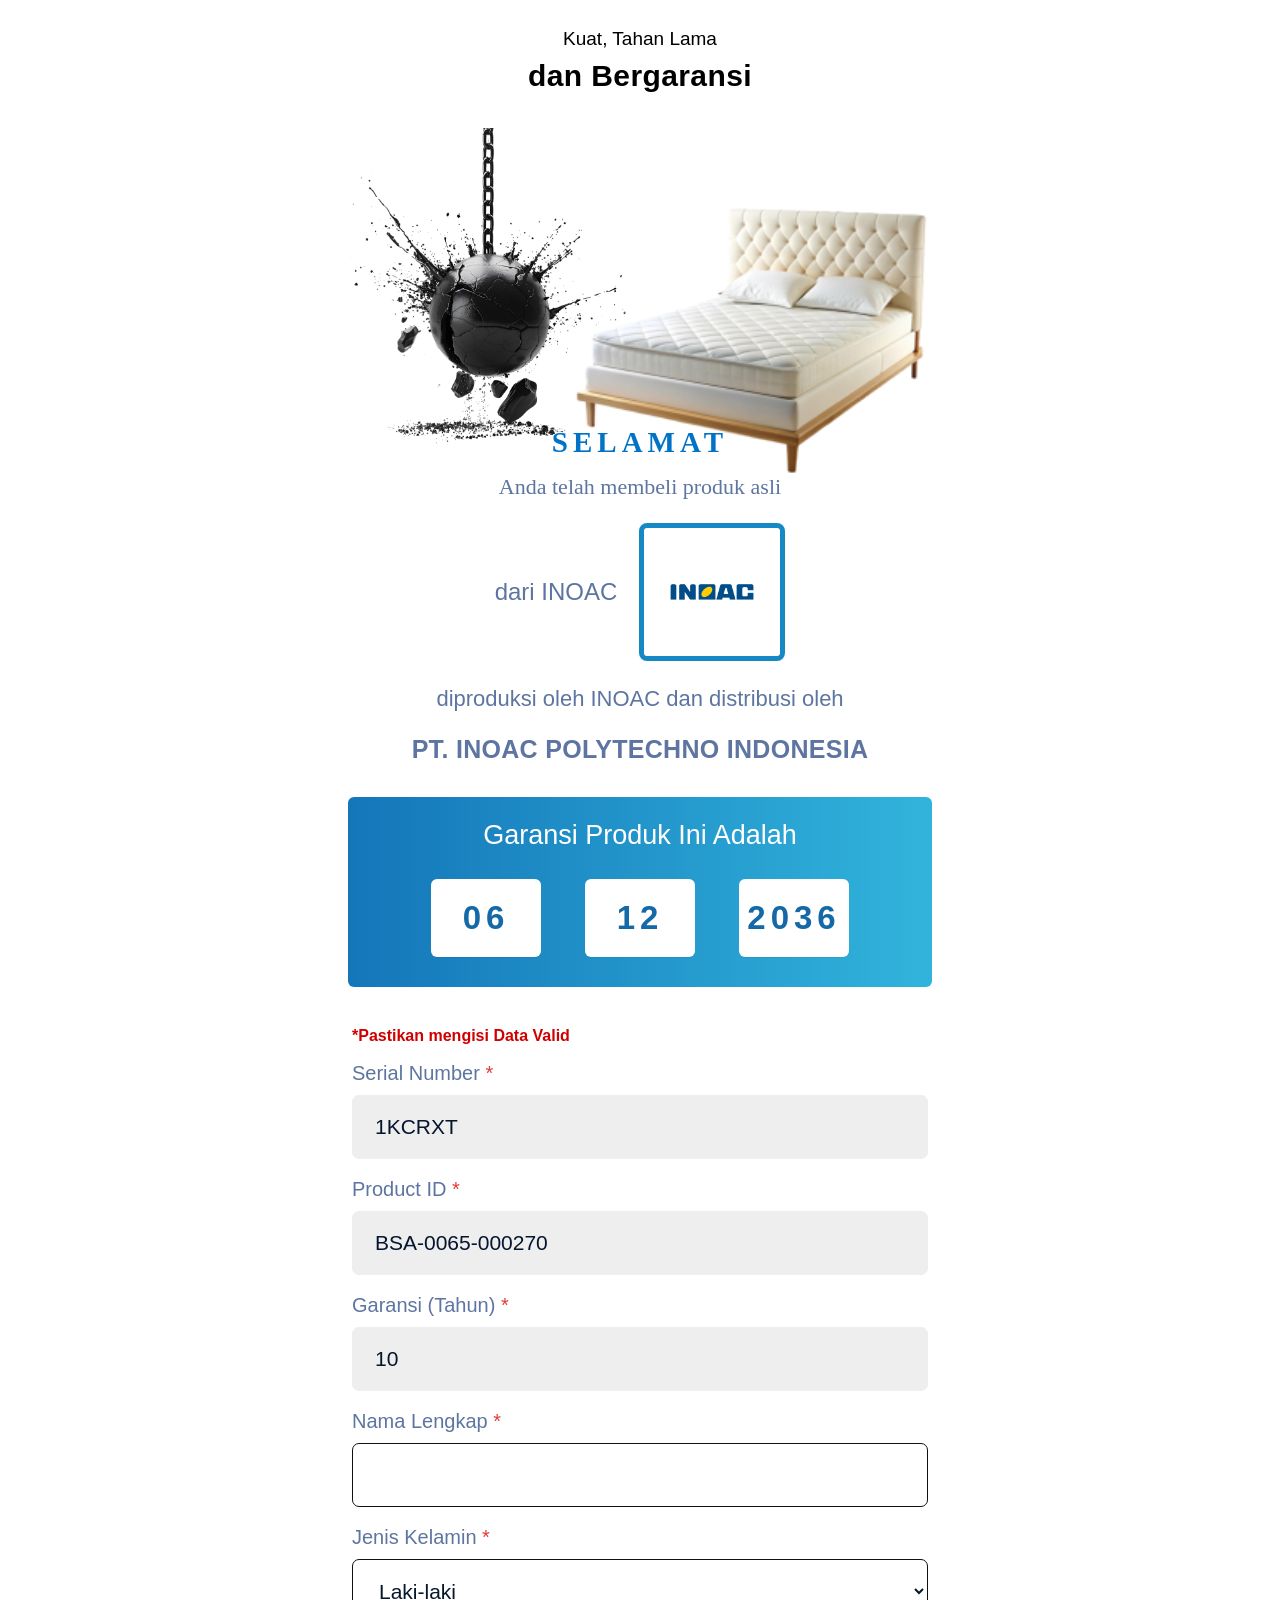
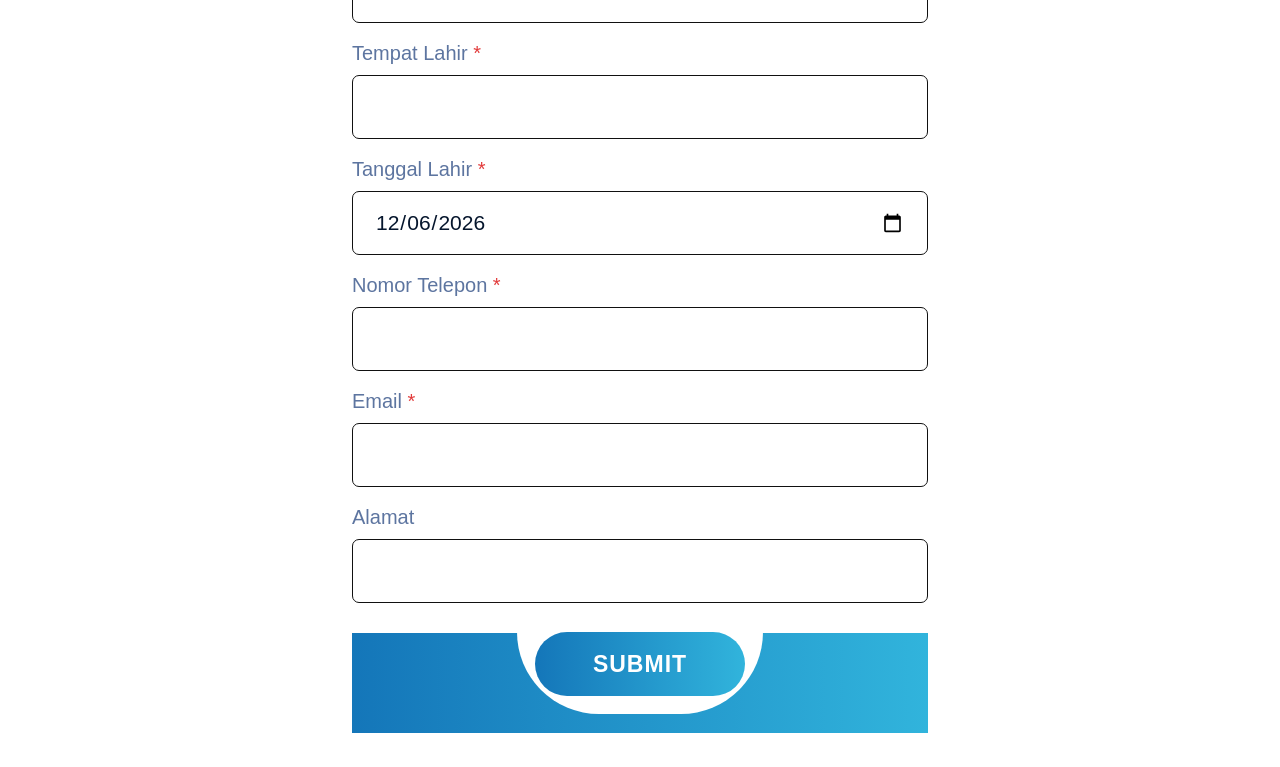
==== commit 14c8f6ef: "Update index.html" ====
--- a/index.html
+++ b/index.html
@@ -4,14 +4,358 @@
   <meta charset="UTF-8" />
   <meta http-equiv="X-UA-Compatible" content="IE=edge" />
   <meta name="viewport" content="width=device-width, initial-scale=1.0" />
-  <title>INOAC Warranty</title>
-  <link rel="stylesheet" href="Document_files/style.css" />
+  <title>INOAC Warranty Registration</title>
 
   <style>
+    * {
+      box-sizing: border-box;
+      margin: 0;
+      padding: 0;
+    }
+
+    html,
+    body {
+      width: 100%;
+      min-height: 100%;
+      background: #ffffff;
+      color: #1f2f46;
+      font-family: Arial, Helvetica, sans-serif;
+      overflow-x: hidden;
+      -webkit-font-smoothing: antialiased;
+    }
+
+    body {
+      display: flex;
+      justify-content: center;
+    }
+
+    button,
+    input,
+    select {
+      font-family: inherit;
+    }
+
+    .page {
+      width: 640px;
+      max-width: 100%;
+      min-height: 100vh;
+      background: #ffffff;
+      padding-bottom: 34px;
+      overflow: hidden;
+    }
+
+    /* ================= HERO ================= */
+
+    .hero-wrap {
+      width: 100%;
+      position: relative;
+      padding-top: 28px;
+      text-align: center;
+      background: #ffffff;
+    }
+
+    .hero-text {
+      position: relative;
+      z-index: 5;
+      color: #000000;
+      line-height: 1.2;
+    }
+
+    .hero-small {
+      font-size: 19px;
+      font-weight: 400;
+      margin-bottom: 7px;
+    }
+
+    .hero-big {
+      font-size: 30px;
+      font-weight: 800;
+      letter-spacing: .4px;
+    }
+
+    .hero-visual {
+      position: relative;
+      width: 100%;
+      height: 330px;
+      margin-top: 4px;
+    }
+
+    .hero-bed {
+      position: absolute;
+      right: 22px;
+      top: 58px;
+      width: 370px;
+      max-width: 68%;
+      height: auto;
+      display: block;
+      z-index: 1;
+    }
+
+    .hero-ball {
+      position: absolute;
+      left: 8px;
+      top: 30px;
+      width: 320px;
+      max-width: 56%;
+      height: auto;
+      display: block;
+      z-index: 2;
+    }
+
+    .hero-success-icon {
+      display: none;
+      position: absolute;
+      left: 50%;
+      bottom: 2px;
+      width: 86px;
+      height: auto;
+      transform: translateX(-50%);
+      z-index: 4;
+    }
+
+    .page.is-submitted .hero-success-icon {
+      display: block;
+    }
+
+    /* ================= MAIN CARD ================= */
+
+    .main-card {
+      text-align: center;
+      padding: 0 34px;
+      margin-top: -2px;
+    }
+
+    .title {
+      font-family: Georgia, "Times New Roman", serif;
+      font-size: 29px;
+      color: #0073c7;
+      font-weight: 800;
+      letter-spacing: 5px;
+      margin-bottom: 13px;
+    }
+
+    .subtitle {
+      font-family: Georgia, "Times New Roman", serif;
+      color: #5d75a0;
+      font-size: 22px;
+      line-height: 1.35;
+      margin-bottom: 22px;
+    }
+
+    .brand-row {
+      display: flex;
+      align-items: center;
+      justify-content: center;
+      gap: 22px;
+      color: #5d75a0;
+      font-size: 24px;
+      line-height: 1.2;
+      margin-bottom: 22px;
+    }
+
+    .inoac-logo-box {
+      border: 5px solid #1689c4;
+      border-radius: 8px;
+      padding: 18px 22px;
+      display: inline-flex;
+      align-items: center;
+      justify-content: center;
+      background: #ffffff;
+    }
+
+    .inoac-logo-box img {
+      width: 92px;
+      height: auto;
+      display: block;
+    }
+
+    .producer-text {
+      color: #5d75a0;
+      font-size: 22px;
+      line-height: 1.45;
+      margin-bottom: 18px;
+    }
+
+    .company-name {
+      color: #5d75a0;
+      font-size: 25px;
+      font-weight: 800;
+      line-height: 1.35;
+      letter-spacing: .3px;
+      margin-bottom: 30px;
+    }
+
+    /* ================= WARRANTY BOX ================= */
+
+    .warranty-box {
+      background: linear-gradient(90deg, #1476b9, #31b4dc);
+      color: #ffffff;
+      border-radius: 6px;
+      padding: 22px 22px 30px;
+      margin: 0 28px 38px;
+      text-align: center;
+    }
+
+    .warranty-title {
+      font-size: 27px;
+      line-height: 1.25;
+      margin-bottom: 26px;
+      font-weight: 500;
+    }
+
+    .date-row {
+      display: flex;
+      justify-content: center;
+      align-items: center;
+      gap: 44px;
+    }
+
+    .date-item {
+      background: #ffffff;
+      color: #1469a6;
+      min-width: 110px;
+      height: 78px;
+      border-radius: 6px;
+      display: flex;
+      align-items: center;
+      justify-content: center;
+      font-size: 33px;
+      font-weight: 800;
+      letter-spacing: 5px;
+      box-shadow: 0 1px 0 rgba(0, 0, 0, .05);
+    }
+
+    /* ================= FORM ================= */
+
+    .form-section {
+      padding: 0 32px;
+    }
+
+    .valid-data-warning {
+      margin: 0 0 14px;
+      color: #d00000;
+      font-size: 16px;
+      font-weight: 800;
+      line-height: 1.4;
+    }
+
+    .field {
+      margin-bottom: 18px;
+    }
+
+    .field label {
+      display: block;
+      color: #5d75a0;
+      font-size: 20px;
+      line-height: 1.2;
+      margin-bottom: 10px;
+    }
+
+    .required {
+      color: #e23b3b;
+    }
+
+    .field input,
+    .field select {
+      width: 100%;
+      height: 64px;
+      border: 1.4px solid #111111;
+      border-radius: 7px;
+      padding: 0 22px;
+      font-size: 21px;
+      background: #ffffff;
+      color: #06162d;
+      outline: none;
+    }
+
+    .field input:focus,
+    .field select:focus {
+      border-color: #1689c4;
+      box-shadow: 0 0 0 3px rgba(22, 137, 196, .12);
+    }
+
+    .field input[readonly] {
+      background: #eeeeee;
+      border-color: #eeeeee;
+    }
+
+    .field input:disabled,
+    .field select:disabled {
+      border: none;
+      background: #eeeeee;
+      color: #06162d;
+      opacity: 1;
+    }
+
+    .field select {
+      appearance: auto;
+      cursor: pointer;
+    }
+
+    .submit-wrap {
+      margin-top: 30px;
+      background: linear-gradient(90deg, #1476b9, #31b4dc);
+      height: 100px;
+      display: flex;
+      justify-content: center;
+      align-items: flex-start;
+    }
+
+    .submit-wrap.submitted-hidden {
+      display: none !important;
+    }
+
+    .submit-inner {
+      background: #ffffff;
+      border-radius: 0 0 999px 999px;
+      padding: 0 18px 18px;
+      transform: translateY(-1px);
+    }
+
+    .submit {
+      width: 210px;
+      height: 64px;
+      border-radius: 999px;
+      background: linear-gradient(90deg, #1476b9, #31b4dc);
+      color: #ffffff;
+      font-size: 23px;
+      font-weight: 800;
+      letter-spacing: 1px;
+      cursor: pointer;
+      border: none;
+    }
+
+    .submit:hover {
+      opacity: .92;
+    }
+
+    .submit:active {
+      transform: scale(.98);
+    }
+
+    .submitted-note {
+      display: none;
+      margin: 22px 0 0;
+      padding: 14px 16px;
+      border-radius: 12px;
+      background: #ecfdf5;
+      color: #047857;
+      font-size: 15px;
+      font-weight: 700;
+      text-align: center;
+      line-height: 1.5;
+    }
+
+    .submitted-note.show {
+      display: block;
+    }
+
+    /* ================= MODAL ================= */
+
     .custom-modal {
       position: fixed;
       inset: 0;
-      background: rgba(15, 23, 42, 0.65);
+      background: rgba(15, 23, 42, .65);
       display: none;
       align-items: center;
       justify-content: center;
@@ -30,8 +374,8 @@
       border-radius: 24px;
       padding: 32px 26px;
       text-align: center;
-      box-shadow: 0 24px 70px rgba(0, 0, 0, 0.25);
-      animation: modalPop 0.25s ease;
+      box-shadow: 0 24px 70px rgba(0, 0, 0, .25);
+      animation: modalPop .25s ease;
     }
 
     .modal-icon {
@@ -73,170 +417,169 @@
       cursor: pointer;
     }
 
-
-
-    .submit-wrap.submitted-hidden {
-      display: none !important;
-    }
-
-    .submitted-note {
-      display: none;
-      margin: 22px 25px 0;
-      padding: 14px 16px;
-      border-radius: 12px;
-      background: #ecfdf5;
-      color: #047857;
-      font-size: 15px;
-      font-weight: 700;
-      text-align: center;
-      line-height: 1.5;
-    }
-
-    .submitted-note.show {
-      display: block;
-    }
-
     @keyframes modalPop {
       from {
         opacity: 0;
-        transform: translateY(12px) scale(0.96);
-      }
-
+        transform: translateY(12px) scale(.96);
+      }
       to {
         opacity: 1;
         transform: translateY(0) scale(1);
       }
     }
 
-
-    /* HERO: pertahankan visual original bola hitam + kasur */
-    .hero {
-      position: relative !important;
-      height: 315px !important;
-      background: #ffffff !important;
-      overflow: hidden !important;
-      display: block !important;
-      text-align: center !important;
-    }
-
-    .hero .ball {
-      display: block !important;
-      position: absolute !important;
-      width: 300px !important;
-      max-width: none !important;
-      height: auto !important;
-      left: 18px !important;
-      top: 92px !important;
-      z-index: 3 !important;
-      object-fit: contain !important;
-    }
-
-    .hero .bed {
-      display: block !important;
-      position: absolute !important;
-      width: 340px !important;
-      max-width: none !important;
-      height: auto !important;
-      left: auto !important;
-      right: 50px !important;
-      top: 118px !important;
-      transform: none !important;
-      margin: 0 !important;
-      z-index: 2 !important;
-      object-fit: contain !important;
-    }
-
-    .hero-text {
-      position: absolute !important;
-      left: 0 !important;
-      right: 0 !important;
-      top: 34px !important;
-      transform: none !important;
-      width: 100% !important;
-      margin: 0 auto !important;
-      text-align: center !important;
-      z-index: 4 !important;
-      color: #000000 !important;
-    }
-
-    .valid-data-warning {
-      margin: 0 0 14px;
-      color: #d00000;
-      font-size: 15px;
-      font-weight: 800;
-      line-height: 1.4;
-    }
+    /* ================= RESPONSIVE ================= */
 
     @media (max-width: 520px) {
-      .hero {
-        height: 270px !important;
-      }
-
-      .hero .ball {
-        width: 220px !important;
-        left: -12px !important;
-        top: 92px !important;
-      }
-
-      .hero .bed {
-        width: 275px !important;
-        right: 10px !important;
-        top: 112px !important;
-      }
-
-      .hero-text {
-        top: 30px !important;
+      .page {
+        width: 100%;
+      }
+
+      .hero-wrap {
+        padding-top: 22px;
+      }
+
+      .hero-small {
+        font-size: 16px;
+      }
+
+      .hero-big {
+        font-size: 24px;
+      }
+
+      .hero-visual {
+        height: 292px;
+      }
+
+      .hero-bed {
+        width: 265px;
+        max-width: 68%;
+        right: 10px;
+        top: 54px;
+      }
+
+      .hero-ball {
+        width: 230px;
+        max-width: 56%;
+        left: -4px;
+        top: 34px;
+      }
+
+      .hero-success-icon {
+        width: 76px;
+        bottom: 0;
+      }
+
+      .main-card {
+        padding: 0 22px;
+        margin-top: -4px;
+      }
+
+      .title {
+        font-size: 25px;
+        letter-spacing: 4px;
+      }
+
+      .subtitle {
+        font-size: 20px;
+      }
+
+      .brand-row {
+        flex-direction: column;
+        gap: 12px;
+        font-size: 22px;
+      }
+
+      .producer-text {
+        font-size: 20px;
+      }
+
+      .company-name {
+        font-size: 21px;
+      }
+
+      .warranty-box {
+        margin: 0 11px 36px;
+        padding: 24px 14px 30px;
+      }
+
+      .warranty-title {
+        font-size: 27px;
+      }
+
+      .date-row {
+        gap: 28px;
+      }
+
+      .date-item {
+        min-width: 98px;
+        width: 31%;
+        height: 77px;
+        font-size: 31px;
+        letter-spacing: 4px;
+      }
+
+      .form-section {
+        padding: 0 11px;
+      }
+
+      .field label {
+        font-size: 20px;
+      }
+
+      .field input,
+      .field select {
+        height: 63px;
+        font-size: 21px;
+        padding: 0 20px;
       }
     }
 
     @media (max-width: 390px) {
-      .hero {
-        height: 255px !important;
-      }
-
-      .hero .ball {
-        width: 205px !important;
-        left: -20px !important;
-        top: 90px !important;
-      }
-
-      .hero .bed {
-        width: 255px !important;
-        right: 0 !important;
-        top: 112px !important;
-      }
-    }
-
+      .hero-visual {
+        height: 270px;
+      }
+
+      .hero-bed {
+        width: 238px;
+        right: 2px;
+        top: 54px;
+      }
+
+      .hero-ball {
+        width: 205px;
+        left: -8px;
+        top: 42px;
+      }
+
+      .date-row {
+        gap: 14px;
+      }
+
+      .date-item {
+        min-width: 86px;
+        font-size: 27px;
+      }
+    }
   </style>
-
 </head>
 
 <body>
   <div id="page" class="page">
-    <section class="hero" id="heroArea">
-      <img
-        class="ball"
-        src="Document_files/download-10.png"
-        alt="Warranty Visual"
-        onerror="this.style.display='none'; document.getElementById('heroArea').classList.add('no-ball');"
-      />
-
-      <img
-        class="bed"
-        src="Document_files/download0.png"
-        alt="Logo INOAC"
-        onerror="this.style.display='none';"
-      />
-
+    <section class="hero-wrap">
       <div class="hero-text">
-        <div class="small">Kuat, Tahan Lama</div>
-        <div class="bold">dan Bergaransi</div>
+        <div class="hero-small">Kuat, Tahan Lama</div>
+        <div class="hero-big">dan Bergaransi</div>
+      </div>
+
+      <div class="hero-visual">
+        <img class="hero-bed" src="Document_files/download0.png" alt="Kasur INOAC" />
+        <img class="hero-ball" src="Document_files/download-10.png" alt="Visual Kuat Tahan Lama" />
+        <img class="hero-success-icon" src="Document_files/whats-app-image-2025-02-04-at-14-46-29-5-df-5389-d-10.png" alt="Registrasi Berhasil" />
       </div>
     </section>
 
     <section class="main-card">
-      <div id="successIcon" class="success-icon">✓</div>
-
       <div id="titleText" class="title">SELAMAT</div>
 
       <div id="subtitleText" class="subtitle">
@@ -246,11 +589,7 @@
       <div class="brand-row">
         <span>dari INOAC</span>
         <span class="inoac-logo-box">
-          <img
-            src="Document_files/logo-inoac-df.png"
-            alt="Logo INOAC"
-            onerror="this.style.display='none';"
-          />
+          <img src="Document_files/logo-inoac-df.png" alt="Logo INOAC" />
         </span>
       </div>
 
@@ -268,14 +607,20 @@
         Garansi Produk Ini Adalah
       </div>
 
-     <div class="date-row">
-  <div id="warrantyDay" class="date-item">--</div>
-  <div id="warrantyMonth" class="date-item">--</div>
-  <div id="warrantyYear" class="date-item">----</div>
-</div>
+      <div class="date-row">
+        <div id="warrantyDay" class="date-item">--</div>
+        <div id="warrantyMonth" class="date-item">--</div>
+        <div id="warrantyYear" class="date-item">----</div>
+      </div>
     </section>
 
-    <form id="warrantyForm" class="form-section" method="POST" action="https://script.google.com/macros/s/AKfycbw9wbv7VjvoWUfInm9fSJfRlb4ZIXg8P9zsWZvclYnJd-byQohnyY9vVVTidY5uaySh/exec" target="hiddenSubmitFrame">
+    <form
+      id="warrantyForm"
+      class="form-section"
+      method="POST"
+      action="https://script.google.com/macros/s/AKfycbw9wbv7VjvoWUfInm9fSJfRlb4ZIXg8P9zsWZvclYnJd-byQohnyY9vVVTidY5uaySh/exec"
+      target="hiddenSubmitFrame"
+    >
       <input type="hidden" id="serialCode" name="serialCode" value="" />
       <input type="hidden" id="keyRegistrationCode" name="keyRegistrationCode" value="1KPI7L" />
       <input type="hidden" id="registrationCode" name="registrationCode" value="" />
@@ -295,7 +640,7 @@
       </div>
 
       <div class="field">
-        <label>Product ID <span class="required">*</span></label>
+        <label for="productIdDisplay">Product ID <span class="required">*</span></label>
         <input type="text" id="productIdDisplay" value="BSA-0065-000270" readonly />
       </div>
 
@@ -351,337 +696,300 @@
       <div id="submittedNote" class="submitted-note">
         Registrasi sudah berhasil.
       </div>
-
     </form>
   </div>
 
+  <iframe name="hiddenSubmitFrame" id="hiddenSubmitFrame" style="display:none;"></iframe>
+
+  <div id="successModal" class="custom-modal">
+    <div class="custom-modal-box">
+      <div class="modal-icon">✓</div>
+      <h2>Registrasi Berhasil</h2>
+      <p>Selamat, data garansi produk Anda berhasil dikirim ke database.</p>
+      <button type="button" onclick="closeSuccessModal()">Oke</button>
+    </div>
+  </div>
+
   <script>
-  function showSuccessModal() {
-    const modal = document.getElementById("successModal");
-    if (modal) {
-      modal.classList.add("show");
-    }
-  }
-
-  function closeSuccessModal() {
-    const modal = document.getElementById("successModal");
-    if (modal) {
-      modal.classList.remove("show");
-    }
-  }
-
-  (function () {
-    const WARRANTY_YEARS = 10;
-    const DATABASE_WEB_APP_URL = "https://script.google.com/macros/s/AKfycbw9wbv7VjvoWUfInm9fSJfRlb4ZIXg8P9zsWZvclYnJd-byQohnyY9vVVTidY5uaySh/exec";
-
-    const dateInput = document.getElementById("dateOfBirth");
-    const submitBtn = document.getElementById("submitBtn");
-    const form = document.getElementById("warrantyForm");
-
-    const SERIAL_CHARS = "123456789ABCDEFGHIJKLMNOPQRSTUVWXYZ";
-    const SERIAL_START = "1KCRXT";
-    const SERIAL_LAST_USED_KEY = "inoacWarrantyLastSerial";
-    const SERIAL_DRAFT_KEY = "inoacWarrantyDraftSerial";
-    const SERIAL_SUBMITTED_KEY = "inoacWarrantySubmittedSerial";
-    const WARRANTY_SUBMITTED_DATE_KEY = "inoacWarrantySubmittedWarrantyDate";
-
-    function pad2(value) {
-      return String(value).padStart(2, "0");
-    }
-
-    function normalizeSerial(serial) {
-      return String(serial || "")
-        .toUpperCase()
-        .replace(/[^1-9A-Z]/g, "")
-        .slice(0, 6);
-    }
-
-    function isValidSerial(serial) {
-      return /^[1-9A-Z]{6}$/.test(normalizeSerial(serial));
-    }
-
-    function incrementSerial(serial) {
-      const current = normalizeSerial(serial);
-
-      if (!isValidSerial(current)) {
+    function showSuccessModal() {
+      const modal = document.getElementById("successModal");
+      if (modal) modal.classList.add("show");
+    }
+
+    function closeSuccessModal() {
+      const modal = document.getElementById("successModal");
+      if (modal) modal.classList.remove("show");
+    }
+
+    (function () {
+      const WARRANTY_YEARS = 10;
+      const DATABASE_WEB_APP_URL = "https://script.google.com/macros/s/AKfycbw9wbv7VjvoWUfInm9fSJfRlb4ZIXg8P9zsWZvclYnJd-byQohnyY9vVVTidY5uaySh/exec";
+
+      const page = document.getElementById("page");
+      const form = document.getElementById("warrantyForm");
+      const submitBtn = document.getElementById("submitBtn");
+      const dateInput = document.getElementById("dateOfBirth");
+
+      const SERIAL_CHARS = "123456789ABCDEFGHIJKLMNOPQRSTUVWXYZ";
+      const SERIAL_START = "1KCRXT";
+      const SERIAL_LAST_USED_KEY = "inoacWarrantyLastSerial";
+      const SERIAL_DRAFT_KEY = "inoacWarrantyDraftSerial";
+      const SERIAL_SUBMITTED_KEY = "inoacWarrantySubmittedSerial";
+      const WARRANTY_SUBMITTED_DATE_KEY = "inoacWarrantySubmittedWarrantyDate";
+
+      function clearStateIfResetMode() {
+        const params = new URLSearchParams(window.location.search);
+        if (params.get("reset") !== "1") return;
+
+        try {
+          localStorage.removeItem(SERIAL_LAST_USED_KEY);
+          localStorage.removeItem(SERIAL_DRAFT_KEY);
+          localStorage.removeItem(SERIAL_SUBMITTED_KEY);
+          localStorage.removeItem(WARRANTY_SUBMITTED_DATE_KEY);
+        } catch (error) {}
+      }
+
+      function pad2(value) {
+        return String(value).padStart(2, "0");
+      }
+
+      function normalizeSerial(serial) {
+        return String(serial || "")
+          .toUpperCase()
+          .replace(/[^1-9A-Z]/g, "")
+          .slice(0, 6);
+      }
+
+      function isValidSerial(serial) {
+        return /^[1-9A-Z]{6}$/.test(normalizeSerial(serial));
+      }
+
+      function incrementSerial(serial) {
+        const current = normalizeSerial(serial);
+        if (!isValidSerial(current)) return SERIAL_START;
+
+        const chars = current.split("");
+
+        for (let i = chars.length - 1; i >= 0; i--) {
+          const index = SERIAL_CHARS.indexOf(chars[i]);
+
+          if (index === -1) {
+            chars[i] = SERIAL_CHARS[0];
+            return chars.join("");
+          }
+
+          if (index < SERIAL_CHARS.length - 1) {
+            chars[i] = SERIAL_CHARS[index + 1];
+            return chars.join("");
+          }
+
+          chars[i] = SERIAL_CHARS[0];
+        }
+
         return SERIAL_START;
       }
 
-      const chars = current.split("");
-
-      for (let i = chars.length - 1; i >= 0; i--) {
-        const currentIndex = SERIAL_CHARS.indexOf(chars[i]);
-
-        if (currentIndex === -1) {
-          chars[i] = SERIAL_CHARS[0];
-          return chars.join("");
+      function storageGet(key) {
+        try {
+          return localStorage.getItem(key) || "";
+        } catch (error) {
+          return "";
         }
-
-        if (currentIndex < SERIAL_CHARS.length - 1) {
-          chars[i] = SERIAL_CHARS[currentIndex + 1];
-          return chars.join("");
+      }
+
+      function storageSet(key, value) {
+        try {
+          localStorage.setItem(key, value);
+        } catch (error) {}
+      }
+
+      function storageRemove(key) {
+        try {
+          localStorage.removeItem(key);
+        } catch (error) {}
+      }
+
+      function getSubmittedSerial() {
+        const submitted = normalizeSerial(storageGet(SERIAL_SUBMITTED_KEY));
+        return isValidSerial(submitted) ? submitted : "";
+      }
+
+      function getLastUsedSerial() {
+        const lastUsed = normalizeSerial(storageGet(SERIAL_LAST_USED_KEY));
+        return isValidSerial(lastUsed) ? lastUsed : "";
+      }
+
+      function createOrGetDraftSerial() {
+        const submittedSerial = getSubmittedSerial();
+        if (submittedSerial) return submittedSerial;
+
+        const draftSerial = normalizeSerial(storageGet(SERIAL_DRAFT_KEY));
+        if (isValidSerial(draftSerial)) return draftSerial;
+
+        const lastUsedSerial = getLastUsedSerial();
+        const nextSerial = lastUsedSerial ? incrementSerial(lastUsedSerial) : SERIAL_START;
+        storageSet(SERIAL_DRAFT_KEY, nextSerial);
+        return nextSerial;
+      }
+
+      function setSerialValue(serial) {
+        const cleanSerial = normalizeSerial(serial);
+
+        const serialHidden = document.getElementById("serialCode");
+        const serialDisplay = document.getElementById("serialNumber");
+        const registrationInput = document.getElementById("registrationCode");
+
+        if (serialHidden) serialHidden.value = cleanSerial;
+        if (serialDisplay) serialDisplay.value = cleanSerial;
+        if (registrationInput) registrationInput.value = cleanSerial;
+      }
+
+      function addYears(date, years) {
+        const result = new Date(date);
+        result.setFullYear(result.getFullYear() + years);
+        return result;
+      }
+
+      function formatDateForInput(date) {
+        return date.getFullYear() + "-" + pad2(date.getMonth() + 1) + "-" + pad2(date.getDate());
+      }
+
+      function parseInputDate(value) {
+        if (!value) return null;
+
+        const parts = String(value).split("-");
+        if (parts.length !== 3) return null;
+
+        const date = new Date(Number(parts[0]), Number(parts[1]) - 1, Number(parts[2]));
+        return isNaN(date.getTime()) ? null : date;
+      }
+
+      function setWarrantyDisplay(date) {
+        document.getElementById("warrantyDay").innerText = pad2(date.getDate());
+        document.getElementById("warrantyMonth").innerText = pad2(date.getMonth() + 1);
+        document.getElementById("warrantyYear").innerText = date.getFullYear();
+
+        const warrantyDateInput = document.getElementById("warrantyDate");
+        if (warrantyDateInput) warrantyDateInput.value = formatDateForInput(date);
+
+        const warrantyYearsInput = document.getElementById("warrantyYears");
+        if (warrantyYearsInput) warrantyYearsInput.value = WARRANTY_YEARS;
+      }
+
+      function setSuccessHeader() {
+        if (page) page.classList.add("is-submitted");
+
+        document.getElementById("titleText").innerText = "SELAMAT";
+        document.getElementById("subtitleText").innerHTML =
+          '<strong style="font-size:24px;color:#000;">Anda Berhasil Registrasi</strong>';
+        document.getElementById("warrantyTitle").innerText = "Masa Berlaku Garansi Produk";
+      }
+
+      function hideSubmitButton() {
+        if (submitBtn) {
+          submitBtn.disabled = true;
+          submitBtn.textContent = "SUDAH TERDAFTAR";
         }
 
-        chars[i] = SERIAL_CHARS[0];
-      }
-
-      return SERIAL_START;
-    }
-
-    function storageGet(key) {
-      try {
-        return localStorage.getItem(key) || "";
-      } catch (error) {
-        return "";
-      }
-    }
-
-    function storageSet(key, value) {
-      try {
-        localStorage.setItem(key, value);
-      } catch (error) {
-        // Jika browser menolak localStorage, form tetap berjalan.
-      }
-    }
-
-    function storageRemove(key) {
-      try {
-        localStorage.removeItem(key);
-      } catch (error) {
-        // Abaikan.
-      }
-    }
-
-    function getSubmittedSerial() {
-      const submitted = normalizeSerial(storageGet(SERIAL_SUBMITTED_KEY));
-      return isValidSerial(submitted) ? submitted : "";
-    }
-
-    function getLastUsedSerial() {
-      const lastUsed = normalizeSerial(storageGet(SERIAL_LAST_USED_KEY));
-      return isValidSerial(lastUsed) ? lastUsed : "";
-    }
-
-    function createOrGetDraftSerial() {
-      const submittedSerial = getSubmittedSerial();
-      if (submittedSerial) {
-        return submittedSerial;
-      }
-
-      const draftSerial = normalizeSerial(storageGet(SERIAL_DRAFT_KEY));
-      if (isValidSerial(draftSerial)) {
-        return draftSerial;
-      }
-
-      const lastUsedSerial = getLastUsedSerial();
-      const nextSerial = lastUsedSerial ? incrementSerial(lastUsedSerial) : SERIAL_START;
-      storageSet(SERIAL_DRAFT_KEY, nextSerial);
-      return nextSerial;
-    }
-
-    function setSerialValue(serial) {
-      const cleanSerial = normalizeSerial(serial);
-      const serialHidden = document.getElementById("serialCode");
-      const serialDisplay = document.getElementById("serialNumber");
-
-      if (serialHidden) {
-        serialHidden.value = cleanSerial;
-      }
-
-      if (serialDisplay) {
-        serialDisplay.value = cleanSerial;
-      }
-
-      const registrationInput = document.getElementById("registrationCode");
-      if (registrationInput) {
-        registrationInput.value = cleanSerial;
-      }
-    }
-
-    function addYears(date, years) {
-      const result = new Date(date);
-      result.setFullYear(result.getFullYear() + years);
-      return result;
-    }
-
-    function formatDateForInput(date) {
-      return (
-        date.getFullYear() +
-        "-" +
-        pad2(date.getMonth() + 1) +
-        "-" +
-        pad2(date.getDate())
-      );
-    }
-
-    function parseInputDate(value) {
-      if (!value) return null;
-      const parts = String(value).split("-");
-      if (parts.length !== 3) return null;
-
-      const year = Number(parts[0]);
-      const month = Number(parts[1]) - 1;
-      const day = Number(parts[2]);
-      const date = new Date(year, month, day);
-
-      return isNaN(date.getTime()) ? null : date;
-    }
-
-    function setWarrantyDisplay(date) {
-      document.getElementById("warrantyDay").innerText = pad2(date.getDate());
-      document.getElementById("warrantyMonth").innerText = pad2(date.getMonth() + 1);
-      document.getElementById("warrantyYear").innerText = date.getFullYear();
-
-      const warrantyDateInput = document.getElementById("warrantyDate");
-      if (warrantyDateInput) {
-        warrantyDateInput.value = formatDateForInput(date);
-      }
-
-      const warrantyYearsInput = document.getElementById("warrantyYears");
-      if (warrantyYearsInput) {
-        warrantyYearsInput.value = WARRANTY_YEARS;
-      }
-    }
-
-    function setSuccessHeader() {
-      document.getElementById("successIcon").style.display = "block";
-      document.getElementById("titleText").innerText = "SELAMAT";
-      document.getElementById("subtitleText").innerHTML =
-        '<strong style="font-size:24px;color:#000;">Anda Berhasil Registrasi</strong>';
-      document.getElementById("warrantyTitle").innerText =
-        "Masa Berlaku Garansi Produk";
-    }
-
-    function hideSubmitButton() {
-      if (submitBtn) {
-        submitBtn.disabled = true;
-        submitBtn.textContent = "SUDAH TERDAFTAR";
-      }
-
-      const submitWrap = submitBtn ? submitBtn.closest(".submit-wrap") : null;
-      if (submitWrap) {
-        submitWrap.classList.add("submitted-hidden");
-      }
-
-      const note = document.getElementById("submittedNote");
-      if (note) {
-        note.classList.add("show");
-      }
-    }
-
-    function lockFormInputs() {
-      if (!form) return;
-
-      const elements = form.querySelectorAll("input, select, textarea");
-      elements.forEach(function (element) {
-        if (element.id === "serialNumber" || element.type === "hidden") return;
-        element.disabled = true;
+        const submitWrap = submitBtn ? submitBtn.closest(".submit-wrap") : null;
+        if (submitWrap) submitWrap.classList.add("submitted-hidden");
+
+        const note = document.getElementById("submittedNote");
+        if (note) note.classList.add("show");
+      }
+
+      function lockFormInputs() {
+        if (!form) return;
+
+        const elements = form.querySelectorAll("input, select, textarea");
+        elements.forEach(function (element) {
+          if (element.id === "serialNumber" || element.type === "hidden") return;
+          element.disabled = true;
+        });
+      }
+
+      function lockSubmittedState() {
+        setSuccessHeader();
+        hideSubmitButton();
+        lockFormInputs();
+      }
+
+      function refreshWarrantyPreview() {
+        const savedWarrantyDate = parseInputDate(storageGet(WARRANTY_SUBMITTED_DATE_KEY));
+
+        if (getSubmittedSerial() && savedWarrantyDate) {
+          setWarrantyDisplay(savedWarrantyDate);
+          return;
+        }
+
+        const today = new Date();
+        setWarrantyDisplay(addYears(today, WARRANTY_YEARS));
+      }
+
+      function submitToDatabase() {
+        if (!form) return;
+
+        const submittedAtInput = document.getElementById("submittedAt");
+        if (submittedAtInput) submittedAtInput.value = new Date().toISOString();
+
+        form.action = DATABASE_WEB_APP_URL;
+        form.method = "POST";
+        form.target = "hiddenSubmitFrame";
+        form.submit();
+      }
+
+      function initializePage() {
+        clearStateIfResetMode();
+
+        if (dateInput) {
+          const today = new Date();
+          const formattedToday = formatDateForInput(today);
+          dateInput.value = formattedToday;
+          dateInput.max = formattedToday;
+        }
+
+        const serial = createOrGetDraftSerial();
+        setSerialValue(serial);
+        refreshWarrantyPreview();
+
+        if (getSubmittedSerial()) {
+          lockSubmittedState();
+        }
+      }
+
+      initializePage();
+
+      submitBtn.addEventListener("click", function () {
+        if (getSubmittedSerial()) {
+          lockSubmittedState();
+          showSuccessModal();
+          return;
+        }
+
+        if (!form.checkValidity()) {
+          form.reportValidity();
+          return;
+        }
+
+        const finalSerial = createOrGetDraftSerial();
+        setSerialValue(finalSerial);
+        storageSet(SERIAL_LAST_USED_KEY, finalSerial);
+        storageSet(SERIAL_SUBMITTED_KEY, finalSerial);
+        storageRemove(SERIAL_DRAFT_KEY);
+
+        const submitDate = new Date();
+        const warrantyEndDate = addYears(submitDate, WARRANTY_YEARS);
+        const formattedWarrantyDate = formatDateForInput(warrantyEndDate);
+        storageSet(WARRANTY_SUBMITTED_DATE_KEY, formattedWarrantyDate);
+        setWarrantyDisplay(warrantyEndDate);
+
+        submitToDatabase();
+        lockSubmittedState();
+
+        window.scrollTo({ top: 0, behavior: "smooth" });
+        showSuccessModal();
       });
-    }
-
-    function lockSubmittedState() {
-      setSuccessHeader();
-      hideSubmitButton();
-      lockFormInputs();
-    }
-
-    function refreshWarrantyPreview() {
-      const savedWarrantyDate = parseInputDate(storageGet(WARRANTY_SUBMITTED_DATE_KEY));
-
-      if (getSubmittedSerial() && savedWarrantyDate) {
-        setWarrantyDisplay(savedWarrantyDate);
-        return;
-      }
-
-      const today = new Date();
-      const warrantyEndDate = addYears(today, WARRANTY_YEARS);
-      setWarrantyDisplay(warrantyEndDate);
-    }
-
-    function submitToDatabase() {
-      if (!form) return;
-
-      const submittedAtInput = document.getElementById("submittedAt");
-      if (submittedAtInput) {
-        submittedAtInput.value = new Date().toISOString();
-      }
-
-      form.action = DATABASE_WEB_APP_URL;
-      form.method = "POST";
-      form.target = "hiddenSubmitFrame";
-      form.submit();
-    }
-
-    function initializePage() {
-      if (dateInput) {
-        const today = new Date();
-        const formattedToday = formatDateForInput(today);
-        dateInput.value = formattedToday;
-        dateInput.max = formattedToday;
-      }
-
-      const serial = createOrGetDraftSerial();
-      setSerialValue(serial);
-      refreshWarrantyPreview();
-
-      if (getSubmittedSerial()) {
-        lockSubmittedState();
-      }
-    }
-
-    initializePage();
-
-    submitBtn.addEventListener("click", function () {
-      if (getSubmittedSerial()) {
-        lockSubmittedState();
-        showSuccessModal();
-        return;
-      }
-
-      if (!form.checkValidity()) {
-        form.reportValidity();
-        return;
-      }
-
-      const finalSerial = createOrGetDraftSerial();
-      setSerialValue(finalSerial);
-      storageSet(SERIAL_LAST_USED_KEY, finalSerial);
-      storageSet(SERIAL_SUBMITTED_KEY, finalSerial);
-      storageRemove(SERIAL_DRAFT_KEY);
-
-      const submitDate = new Date();
-      const warrantyEndDate = addYears(submitDate, WARRANTY_YEARS);
-      const formattedWarrantyDate = formatDateForInput(warrantyEndDate);
-      storageSet(WARRANTY_SUBMITTED_DATE_KEY, formattedWarrantyDate);
-      setWarrantyDisplay(warrantyEndDate);
-
-      submitToDatabase();
-
-      lockSubmittedState();
-
-      window.scrollTo({
-        top: 0,
-        behavior: "smooth"
-      });
-
-      showSuccessModal();
-    });
-  })();
-</script>
-
-<iframe
-  name="hiddenSubmitFrame"
-  id="hiddenSubmitFrame"
-  style="display:none;"
-></iframe>
-
-<div id="successModal" class="custom-modal">
-  <div class="custom-modal-box">
-    <div class="modal-icon">✓</div>
-    <h2>Registrasi Berhasil</h2>
-    <p>Selamat, data garansi produk Anda berhasil dikirim ke database.</p>
-    <button type="button" onclick="closeSuccessModal()">Oke</button>
-  </div>
-</div>
+    })();
+  </script>
 </body>
 </html>
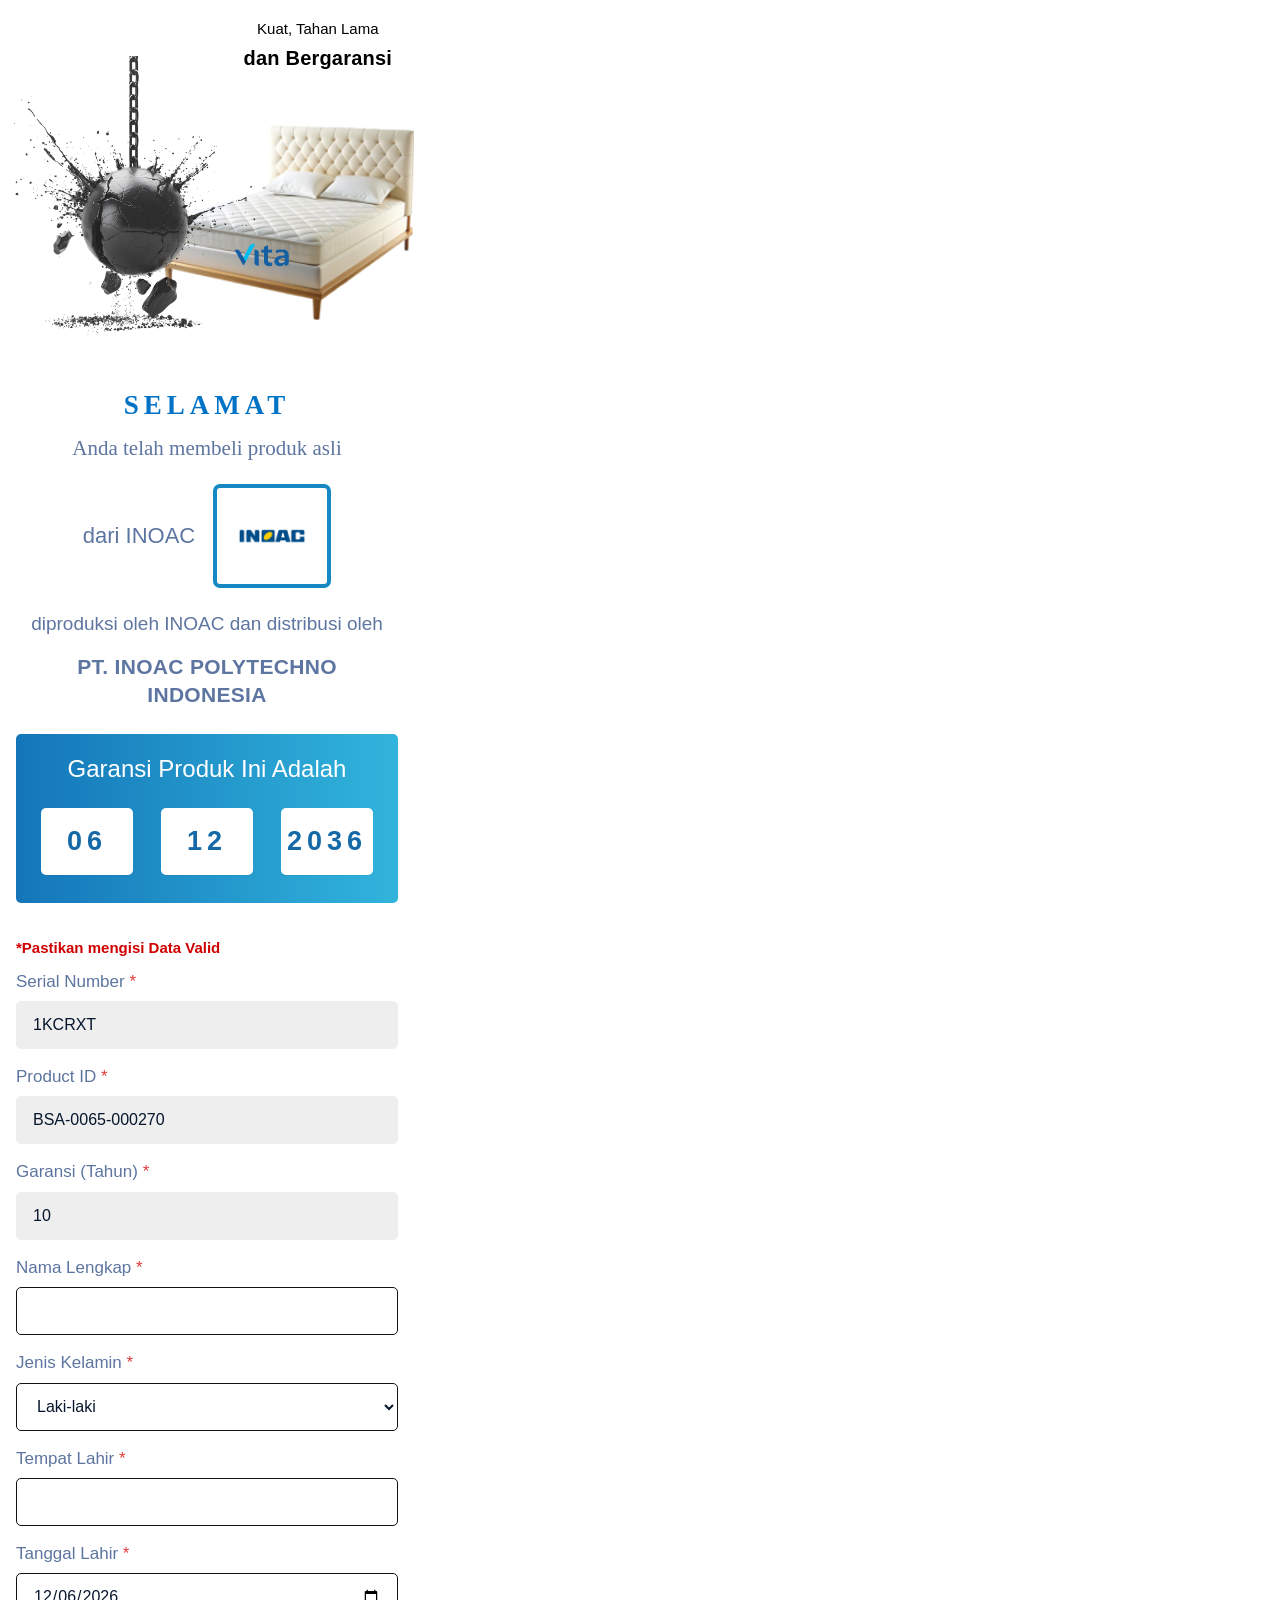
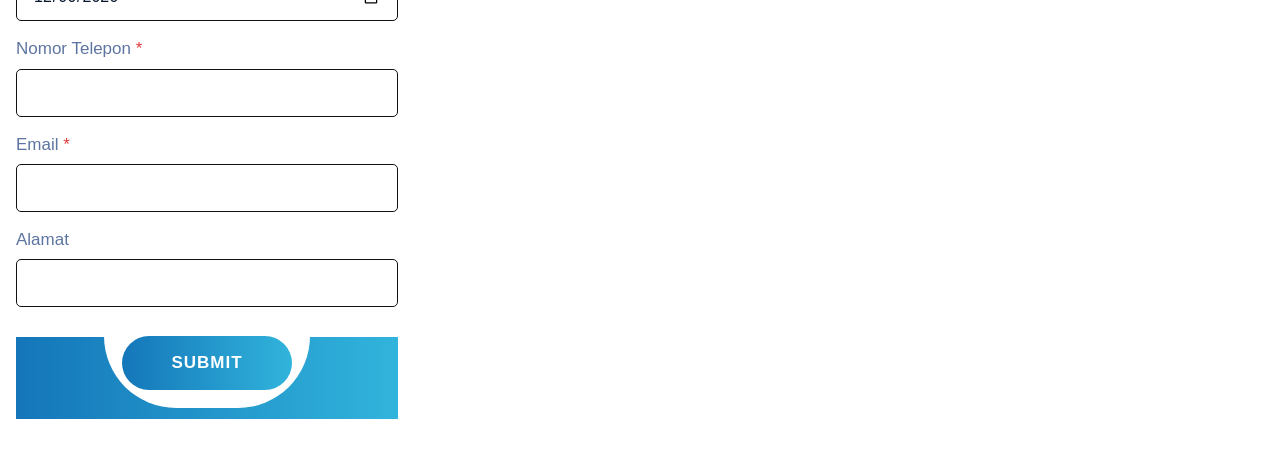
==== commit b7077749: "Update index.html" ====
--- a/index.html
+++ b/index.html
@@ -26,7 +26,8 @@
 
     body {
       display: flex;
-      justify-content: center;
+      justify-content: flex-start;
+      align-items: flex-start;
     }
 
     button,
@@ -36,56 +37,51 @@
     }
 
     .page {
-      width: 640px;
-      max-width: 100%;
+      width: 414px;
+      max-width: 100vw;
       min-height: 100vh;
       background: #ffffff;
       padding-bottom: 34px;
       overflow: hidden;
     }
 
-    /* ================= HERO ================= */
+    /* ================= HERO ORIGINAL STYLE ================= */
 
     .hero-wrap {
       width: 100%;
       position: relative;
-      padding-top: 28px;
+      height: 390px;
+      background: #ffffff;
+      overflow: hidden;
+    }
+
+    .hero-text {
+      position: absolute;
+      top: 20px;
+      right: 22px;
+      z-index: 6;
       text-align: center;
-      background: #ffffff;
-    }
-
-    .hero-text {
-      position: relative;
-      z-index: 5;
       color: #000000;
       line-height: 1.2;
     }
 
     .hero-small {
-      font-size: 19px;
+      font-size: 15px;
       font-weight: 400;
-      margin-bottom: 7px;
+      margin-bottom: 8px;
     }
 
     .hero-big {
-      font-size: 30px;
+      font-size: 20px;
       font-weight: 800;
-      letter-spacing: .4px;
-    }
-
-    .hero-visual {
-      position: relative;
-      width: 100%;
-      height: 330px;
-      margin-top: 4px;
+      letter-spacing: .2px;
     }
 
     .hero-bed {
       position: absolute;
-      right: 22px;
-      top: 58px;
-      width: 370px;
-      max-width: 68%;
+      right: -10px;
+      top: 87px;
+      width: 272px;
       height: auto;
       display: block;
       z-index: 1;
@@ -93,27 +89,42 @@
 
     .hero-ball {
       position: absolute;
-      left: 8px;
-      top: 30px;
-      width: 320px;
-      max-width: 56%;
+      left: -8px;
+      top: 56px;
+      width: 283px;
       height: auto;
       display: block;
       z-index: 2;
-    }
-
-    .hero-success-icon {
+      opacity: .88;
+    }
+
+    .hero-vita-logo {
+      position: absolute;
+      left: 226px;
+      top: 236px;
+      width: 72px;
+      height: auto;
+      display: block;
+      z-index: 5;
+    }
+
+    /* Green checklist only after submit */
+    .success-check {
       display: none;
-      position: absolute;
-      left: 50%;
-      bottom: 2px;
-      width: 86px;
-      height: auto;
-      transform: translateX(-50%);
-      z-index: 4;
-    }
-
-    .page.is-submitted .hero-success-icon {
+      width: 66px;
+      height: 66px;
+      margin: -14px auto 22px;
+      border-radius: 15px;
+      background: #34c76b;
+      color: #ffffff;
+      font-size: 44px;
+      line-height: 66px;
+      font-weight: 900;
+      text-align: center;
+      box-shadow: 0 8px 0 rgba(255, 214, 105, .45);
+    }
+
+    .page.is-submitted .success-check {
       display: block;
     }
 
@@ -121,13 +132,13 @@
 
     .main-card {
       text-align: center;
-      padding: 0 34px;
-      margin-top: -2px;
+      padding: 0 28px;
+      margin-top: 0;
     }
 
     .title {
       font-family: Georgia, "Times New Roman", serif;
-      font-size: 29px;
+      font-size: 27px;
       color: #0073c7;
       font-weight: 800;
       letter-spacing: 5px;
@@ -137,7 +148,7 @@
     .subtitle {
       font-family: Georgia, "Times New Roman", serif;
       color: #5d75a0;
-      font-size: 22px;
+      font-size: 21px;
       line-height: 1.35;
       margin-bottom: 22px;
     }
@@ -146,17 +157,18 @@
       display: flex;
       align-items: center;
       justify-content: center;
-      gap: 22px;
+      gap: 18px;
       color: #5d75a0;
-      font-size: 24px;
+      font-size: 22px;
       line-height: 1.2;
       margin-bottom: 22px;
     }
 
     .inoac-logo-box {
-      border: 5px solid #1689c4;
-      border-radius: 8px;
-      padding: 18px 22px;
+      border: 4px solid #1689c4;
+      border-radius: 7px;
+      width: 118px;
+      height: 104px;
       display: inline-flex;
       align-items: center;
       justify-content: center;
@@ -164,25 +176,25 @@
     }
 
     .inoac-logo-box img {
-      width: 92px;
+      width: 72px;
       height: auto;
       display: block;
     }
 
     .producer-text {
       color: #5d75a0;
-      font-size: 22px;
+      font-size: 19px;
       line-height: 1.45;
-      margin-bottom: 18px;
+      margin-bottom: 15px;
     }
 
     .company-name {
       color: #5d75a0;
-      font-size: 25px;
+      font-size: 21px;
       font-weight: 800;
       line-height: 1.35;
       letter-spacing: .3px;
-      margin-bottom: 30px;
+      margin-bottom: 24px;
     }
 
     /* ================= WARRANTY BOX ================= */
@@ -190,16 +202,16 @@
     .warranty-box {
       background: linear-gradient(90deg, #1476b9, #31b4dc);
       color: #ffffff;
-      border-radius: 6px;
-      padding: 22px 22px 30px;
-      margin: 0 28px 38px;
+      border-radius: 5px;
+      padding: 20px 16px 28px;
+      margin: 0 16px 34px;
       text-align: center;
     }
 
     .warranty-title {
-      font-size: 27px;
+      font-size: 24px;
       line-height: 1.25;
-      margin-bottom: 26px;
+      margin-bottom: 24px;
       font-weight: 500;
     }
 
@@ -207,19 +219,19 @@
       display: flex;
       justify-content: center;
       align-items: center;
-      gap: 44px;
+      gap: 28px;
     }
 
     .date-item {
       background: #ffffff;
       color: #1469a6;
-      min-width: 110px;
-      height: 78px;
-      border-radius: 6px;
+      min-width: 92px;
+      height: 67px;
+      border-radius: 5px;
       display: flex;
       align-items: center;
       justify-content: center;
-      font-size: 33px;
+      font-size: 27px;
       font-weight: 800;
       letter-spacing: 5px;
       box-shadow: 0 1px 0 rgba(0, 0, 0, .05);
@@ -228,13 +240,13 @@
     /* ================= FORM ================= */
 
     .form-section {
-      padding: 0 32px;
+      padding: 0 16px;
     }
 
     .valid-data-warning {
       margin: 0 0 14px;
       color: #d00000;
-      font-size: 16px;
+      font-size: 15px;
       font-weight: 800;
       line-height: 1.4;
     }
@@ -246,9 +258,9 @@
     .field label {
       display: block;
       color: #5d75a0;
-      font-size: 20px;
+      font-size: 17px;
       line-height: 1.2;
-      margin-bottom: 10px;
+      margin-bottom: 9px;
     }
 
     .required {
@@ -258,11 +270,11 @@
     .field input,
     .field select {
       width: 100%;
-      height: 64px;
+      height: 48px;
       border: 1.4px solid #111111;
-      border-radius: 7px;
-      padding: 0 22px;
-      font-size: 21px;
+      border-radius: 5px;
+      padding: 0 16px;
+      font-size: 16px;
       background: #ffffff;
       color: #06162d;
       outline: none;
@@ -295,7 +307,7 @@
     .submit-wrap {
       margin-top: 30px;
       background: linear-gradient(90deg, #1476b9, #31b4dc);
-      height: 100px;
+      height: 82px;
       display: flex;
       justify-content: center;
       align-items: flex-start;
@@ -313,12 +325,12 @@
     }
 
     .submit {
-      width: 210px;
-      height: 64px;
+      width: 170px;
+      height: 54px;
       border-radius: 999px;
       background: linear-gradient(90deg, #1476b9, #31b4dc);
       color: #ffffff;
-      font-size: 23px;
+      font-size: 17px;
       font-weight: 800;
       letter-spacing: 1px;
       cursor: pointer;
@@ -340,7 +352,7 @@
       border-radius: 12px;
       background: #ecfdf5;
       color: #047857;
-      font-size: 15px;
+      font-size: 14px;
       font-weight: 700;
       text-align: center;
       line-height: 1.5;
@@ -369,7 +381,7 @@
 
     .custom-modal-box {
       width: 100%;
-      max-width: 420px;
+      max-width: 360px;
       background: #ffffff;
       border-radius: 24px;
       padding: 32px 26px;
@@ -379,13 +391,13 @@
     }
 
     .modal-icon {
-      width: 72px;
-      height: 72px;
+      width: 68px;
+      height: 68px;
       margin: 0 auto 18px;
       border-radius: 50%;
       background: linear-gradient(135deg, #1482c8, #2fc1df);
       color: #ffffff;
-      font-size: 42px;
+      font-size: 40px;
       font-weight: 800;
       display: flex;
       align-items: center;
@@ -394,13 +406,13 @@
 
     .custom-modal-box h2 {
       margin: 0 0 10px;
-      font-size: 26px;
+      font-size: 24px;
       color: #0f172a;
     }
 
     .custom-modal-box p {
       margin: 0 0 24px;
-      font-size: 17px;
+      font-size: 16px;
       line-height: 1.5;
       color: #5b6f91;
     }
@@ -409,10 +421,10 @@
       width: 100%;
       border: none;
       border-radius: 14px;
-      padding: 15px 24px;
+      padding: 14px 24px;
       background: linear-gradient(135deg, #1482c8, #2fc1df);
       color: #ffffff;
-      font-size: 18px;
+      font-size: 17px;
       font-weight: 800;
       cursor: pointer;
     }
@@ -428,128 +440,75 @@
       }
     }
 
-    /* ================= RESPONSIVE ================= */
-
-    @media (max-width: 520px) {
+    /* ================= MOBILE TUNING ================= */
+
+    @media (max-width: 430px) {
       .page {
         width: 100%;
       }
 
       .hero-wrap {
-        padding-top: 22px;
+        height: 382px;
+        padding-top: 26px;
+      }
+
+      .hero-text {
+        top: 18px;
+        right: 21px;
       }
 
       .hero-small {
-        font-size: 16px;
+        font-size: 14px;
       }
 
       .hero-big {
-        font-size: 24px;
-      }
-
-      .hero-visual {
-        height: 292px;
+        font-size: 19px;
       }
 
       .hero-bed {
-        width: 265px;
-        max-width: 68%;
-        right: 10px;
-        top: 54px;
+        width: 260px;
+        right: -8px;
+        top: 88px;
       }
 
       .hero-ball {
-        width: 230px;
-        max-width: 56%;
-        left: -4px;
-        top: 34px;
-      }
-
-      .hero-success-icon {
-        width: 76px;
-        bottom: 0;
+        width: 274px;
+        left: -12px;
+        top: 56px;
+      }
+
+      .hero-vita-logo {
+        width: 70px;
+        left: 218px;
+        top: 236px;
       }
 
       .main-card {
-        padding: 0 22px;
-        margin-top: -4px;
-      }
-
-      .title {
-        font-size: 25px;
-        letter-spacing: 4px;
-      }
-
-      .subtitle {
-        font-size: 20px;
-      }
-
-      .brand-row {
-        flex-direction: column;
-        gap: 12px;
-        font-size: 22px;
-      }
-
-      .producer-text {
-        font-size: 20px;
-      }
-
-      .company-name {
-        font-size: 21px;
-      }
-
-      .warranty-box {
-        margin: 0 11px 36px;
-        padding: 24px 14px 30px;
-      }
-
-      .warranty-title {
-        font-size: 27px;
-      }
-
-      .date-row {
-        gap: 28px;
-      }
-
-      .date-item {
-        min-width: 98px;
-        width: 31%;
-        height: 77px;
-        font-size: 31px;
-        letter-spacing: 4px;
-      }
-
-      .form-section {
-        padding: 0 11px;
-      }
-
-      .field label {
-        font-size: 20px;
-      }
-
-      .field input,
-      .field select {
-        height: 63px;
-        font-size: 21px;
         padding: 0 20px;
       }
     }
 
-    @media (max-width: 390px) {
-      .hero-visual {
-        height: 270px;
+    @media (max-width: 380px) {
+      .hero-wrap {
+        height: 360px;
       }
 
       .hero-bed {
         width: 238px;
-        right: 2px;
-        top: 54px;
+        right: -12px;
+        top: 88px;
       }
 
       .hero-ball {
-        width: 205px;
-        left: -8px;
-        top: 42px;
+        width: 250px;
+        left: -18px;
+        top: 64px;
+      }
+
+      .hero-vita-logo {
+        width: 64px;
+        left: 195px;
+        top: 226px;
       }
 
       .date-row {
@@ -557,8 +516,8 @@
       }
 
       .date-item {
-        min-width: 86px;
-        font-size: 27px;
+        min-width: 80px;
+        font-size: 24px;
       }
     }
   </style>
@@ -572,14 +531,14 @@
         <div class="hero-big">dan Bergaransi</div>
       </div>
 
-      <div class="hero-visual">
-        <img class="hero-bed" src="Document_files/download0.png" alt="Kasur INOAC" />
-        <img class="hero-ball" src="Document_files/download-10.png" alt="Visual Kuat Tahan Lama" />
-        <img class="hero-success-icon" src="Document_files/whats-app-image-2025-02-04-at-14-46-29-5-df-5389-d-10.png" alt="Registrasi Berhasil" />
-      </div>
+      <img class="hero-bed" src="Document_files/download0.png" alt="Kasur INOAC" />
+      <img class="hero-ball" src="Document_files/download-10.png" alt="Visual Kuat Tahan Lama" />
+      <img class="hero-vita-logo" src="Document_files/whats-app-image-2025-02-04-at-14-46-29-5-df-5389-d-10.png" alt="Logo Vita" />
     </section>
 
     <section class="main-card">
+      <div id="successCheck" class="success-check">✓</div>
+
       <div id="titleText" class="title">SELAMAT</div>
 
       <div id="subtitleText" class="subtitle">
@@ -881,7 +840,7 @@
 
         document.getElementById("titleText").innerText = "SELAMAT";
         document.getElementById("subtitleText").innerHTML =
-          '<strong style="font-size:24px;color:#000;">Anda Berhasil Registrasi</strong>';
+          '<strong style="font-size:22px;color:#000;">Anda Berhasil Registrasi</strong>';
         document.getElementById("warrantyTitle").innerText = "Masa Berlaku Garansi Produk";
       }
 
